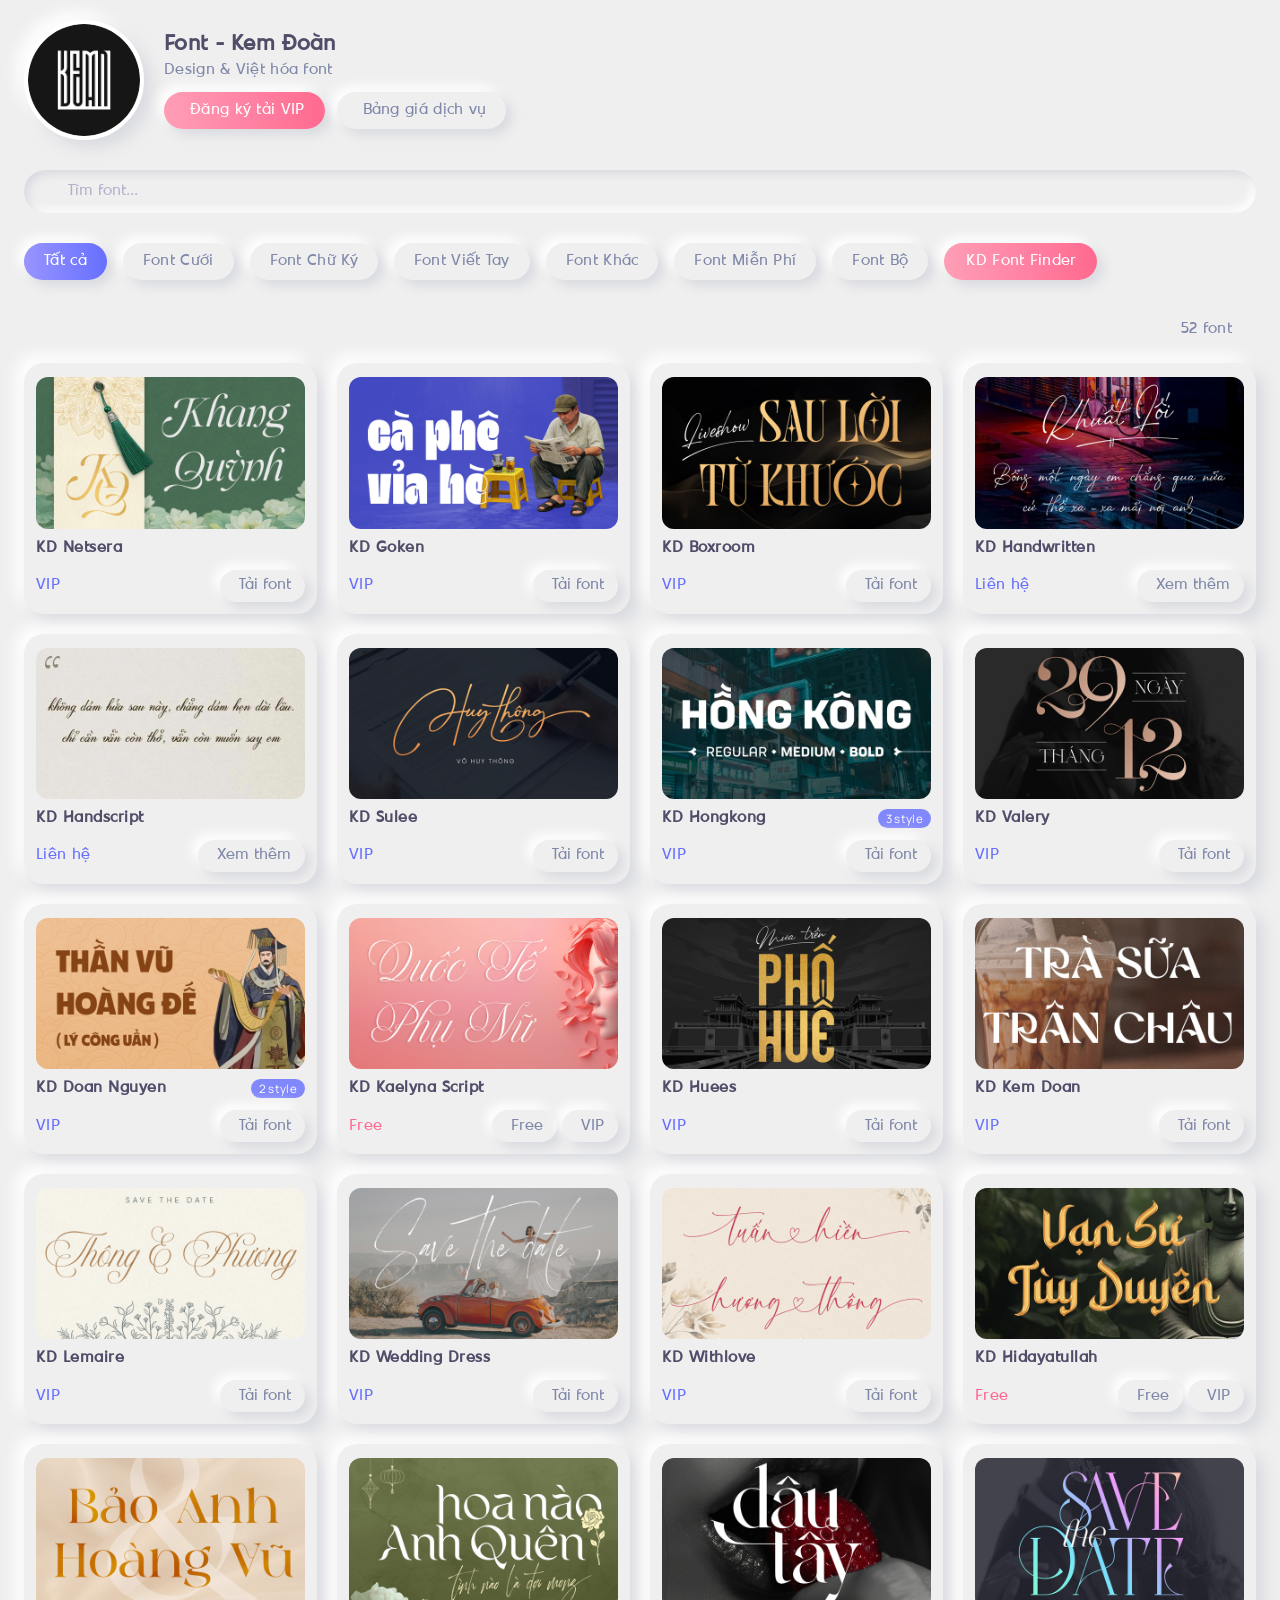
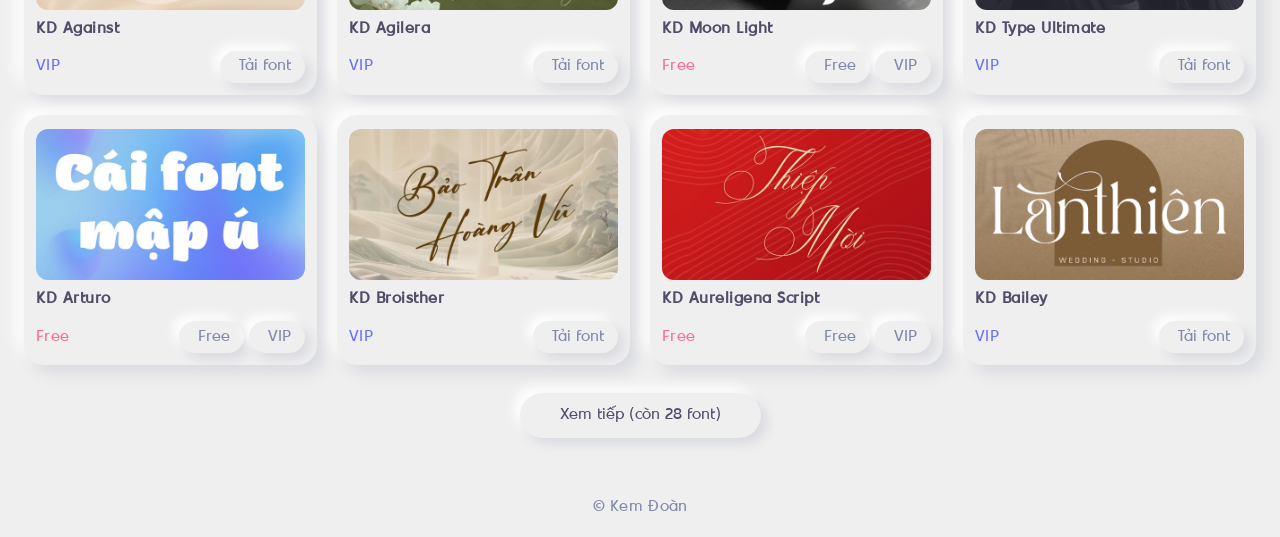
==== index.html @ 7094c3e9 "Update index.html" ====
<!DOCTYPE html>
<html lang="vi">
<head>
  <meta charset="UTF-8">
  <meta name="viewport" content="width=device-width, initial-scale=1.0">
  <meta http-equiv="X-UA-Compatible" content="IE=edge">
  <link rel="icon" type="image/png" href="images/favicon-512.png">
  <link rel="manifest" href="manifest.json">
  <title>Font - Kem Đoàn</title>
  <meta name="description" content="Tải font Việt hóa - font cưới, font chữ ký, font viết tay, font beauty, font decor...">
  <meta name="keywords" content="font việt hóa, font chữ đẹp, font cưới, font chữ ký, font viết tay, font miễn phí, kem đoàn, font KD">
  <meta name="author" content="Kem Đoàn">
  <meta name="robots" content="index, follow">
  <meta name="theme-color" content="#efefef">
  <link rel="canonical" href="https://kemdoan.github.io/font/">
  
  <meta property="og:type" content="website">
  <meta property="og:url" content="https://kemdoan.github.io/font/">
  <meta property="og:title" content="Font - Kem Đoàn">
  <meta property="og:description" content="Tải font Việt hóa - font cưới, font chữ ký, font viết tay, font beauty, font decor...">
  <meta property="og:image" content="https://kemdoan.github.io/font/images/font-kem-doan.jpg?v=2">
  <meta property="og:image:width" content="1200">
  <meta property="og:image:height" content="630">
  <meta property="og:locale" content="vi_VN">
  <meta property="og:site_name" content="Font Kem Đoàn">
  
  <meta name="twitter:card" content="summary_large_image">
  <meta name="twitter:title" content="Font - Kem Đoàn">
  <meta name="twitter:description" content="Tải font Việt hóa - font cưới, font chữ ký, font viết tay, font beauty, font decor...">
  <meta name="twitter:image" content="https://kemdoan.github.io/font/images/logo.png">
  
  <meta name="apple-mobile-web-app-capable" content="yes">
  <meta name="apple-mobile-web-app-status-bar-style" content="black-translucent">
  <meta name="apple-mobile-web-app-title" content="Font - Kem Đoàn">
  <link rel="apple-touch-icon" href="https://kemdoan.github.io/font/images/logo.png">
  <link rel="stylesheet" href="style.css">
  <link href="https://cdn.jsdelivr.net/npm/remixicon@4.0.0/fonts/remixicon.css" rel="stylesheet">
  <link href='https://fonts.googleapis.com/css?family=Manrope' rel='stylesheet'>
</head>
<body>

<!-- HEADER -->
<div class="header">
  <div class="hero">
    <div class="logo-circle">
      <img src="images/logo.png" alt="Logo">
    </div>
    <div class="hero-text">
      <h1>Font - Kem Đoàn</h1>
      <p>Design & Việt hóa font</p>
      <div class="contact-row">
        <button class="btn-nm btn-vip" onclick="openVipModal()">
          <i class="ri-vip-crown-line"></i>
          Đăng ký tải VIP
        </button>
        <a href="/font/bang-gia-dich-vu.html" class="btn-nm">
          <i class="ri-price-tag-3-line"></i>
          Bảng giá dịch vụ
        </a>
       
      </div>
    </div>
  </div>

  <div class="search-wrap">
    <span class="search-icon-left">
      <i class="ri-search-line"></i>
    </span>
    <input class="search-box" type="text" id="searchInput" placeholder="Tìm font..." oninput="onSearch()">
    <button class="search-clear" id="clearBtn" onclick="clearSearch()">
      <i class="ri-close-circle-fill"></i>
    </button>
  </div>

  <div class="filter-bar">
    <button class="chip active" onclick="setChip(this,'all')"><i class="ri-list-check"></i> Tất cả</button>
    <button class="chip" onclick="setChip(this,'cuoi')"><i class="ri-hearts-fill"></i> Font Cưới</button>
    <button class="chip" onclick="setChip(this,'chuky')"><i class="ri-sketching"></i> Font Chữ Ký</button>
    <button class="chip" onclick="setChip(this,'viettay')"><i class="ri-pen-nib-fill"></i> Font Viết Tay</button>
    <button class="chip" onclick="setChip(this,'khac')"><i class="ri-brush-fill"></i> Font Khác</button>
    <button class="chip" onclick="setChip(this,'mienphi')"><i class="ri-pencil-fill"></i> Font Miễn Phí</button>
    <button class="chip" onclick="setChip(this,'kdvip')"><i class="ri-stack-fill"></i> Font Bộ</button>
    <button class="chip chip-finder" onclick="openFontFinder()"><i class="ri-fire-fill"></i> KD Font Finder</button>
  </div>
</div>

<div class="kd-modal-overlay" id="kdModal" onclick="closeFontFinder(event)">
  <div class="kd-modal">
    <button class="kd-modal-close" onclick="closeFontFinder()">
      <i class="ri-close-line"></i>
    </button>
    <div class="kd-modal-body">
      <div class="kd-modal-info">
        <div class="kd-finder-logo-wrap">
          <div class="kd-finder-logo">
            <img src="images/kdfontfinder.png" alt="KD Font Finder" width="60" height="60">
          </div>
        
          <div class="kd-finder-text">
            <h2 class="kd-finder-title">KD Font Finder</h2>
            <p class="kd-finder-sub">Ứng dụng tìm font</p>
          </div>
        </div>
        <ul class="kd-finder-features">
          <li>
            <i class="ri-check-line"></i>
            Tặng kèm khi Đăng ký gói tải font VIP.<br>Được Update khi có tính năng mới.
          </li>
          <li>
            <i class="ri-check-line"></i>
            Tặng kèm hơn 8000 font việt hóa khác.<br>Được Update khi có thêm nhiều font mới.
          </li>
          <li>
            <i class="ri-check-line"></i>
            Gói tải font VIP giá 300k.<br>
            Thời hạn vĩnh viễn.
          </li>
          <li>
        </ul>
        <div class="kd-finder-btns">
          <a href="http://zalo.me/0559970246" class="kd-finder-btn" target="_blank" rel="noopener">
            <i class="ri-chat-3-fill"></i>
            Liên hệ
          </a>
          <a href="https://drive.google.com/file/d/1WKED6F2CMCtNs6SRWuNm7eq0U_EwepzJ/" class="kd-finder-btn" target="_blank" rel="noopener">
            <i class="ri-windows-fill"></i>
            Tải App
          </a>
        </div>
      </div>
      <!-- VIDEO DEMO -->
      <div class="kd-modal-video">
        <div class="kd-video-wrap">
          <video controls playsinline>
            <source src="images/kdfontfinder.mp4" type="video/mp4">
            Trình duyệt không hỗ trợ video.
          </video>
        </div>
        <p class="kd-video-caption">
          <svg width="14" height="14" viewBox="0 0 24 24" fill="none" stroke="currentColor" stroke-width="2" stroke-linecap="round" stroke-linejoin="round"><polygon points="5 3 19 12 5 21 5 3"/></svg>
          Video sử dụng ứng dụng.
        </p>
      </div>
    </div>
  </div>
</div>

<!-- MAIN -->
<div class="main" id="main">
  <div class="count-row">
    <span class="vip-note" id="vipNote" style="display:none">
      * Thư mục dành riêng cho những bạn đang sử dụng Ứng dụng tìm font KD Font Finder.
    </span>
    <div class="count-label" id="countLabel"></div>
  </div>
  <div class="grid" id="grid"></div>
  <div class="load-more-wrap" id="loadMoreWrap" style="display:none">
    <button class="load-more-btn" id="loadMoreBtn" onclick="loadMore()">Xem tiếp</button>
  </div>
</div>

<div class="kd-modal-overlay" id="slideModal" onclick="closeSlideModal(event)">
  <div class="slide-modal-box">
    <button class="slide-close" onclick="closeSlideModal()">
      <svg width="16" height="16" viewBox="0 0 24 24" fill="none" stroke="currentColor" stroke-width="2.5" stroke-linecap="round"><line x1="18" y1="6" x2="6" y2="18"/><line x1="6" y1="6" x2="18" y2="18"/></svg>
    </button>
    <div class="slide-img-wrap">
      <button class="slide-arrow slide-arrow-left" onclick="changeSlide(-1)"><i class="ri-arrow-left-s-line"></i></button>
      <img id="slideImg" src="" alt="preview">
      <button class="slide-arrow slide-arrow-right" onclick="changeSlide(1)"><i class="ri-arrow-right-s-line"></i></button>
    </div>
    <div class="slide-dots" id="slideDots"></div>
    <!--<a id="slideContact" href="http://zalo.me/0559970246" class="kd-finder-btn" target="_blank" rel="noopener">
      <svg xmlns="http://www.w3.org/2000/svg" width="16" height="16" viewBox="0 0 24 24" fill="currentColor"><path d="M7.29117 20.8242L2 22L3.17581 16.7088C2.42544 15.3056 2 13.7025 2 12C2 6.47715 6.47715 2 12 2C17.5228 2 22 6.47715 22 12C22 17.5228 17.5228 22 12 22C10.2975 22 8.6944 21.5746 7.29117 20.8242Z"/></svg>
      Mua font
    </a> -->
  </div>
</div>
  </div>
</div>

<div class="kd-modal-overlay" id="vipModal" onclick="closeVipModal(event)">
  <div class="kd-modal" style="max-width:700px; width:90vw">
    <button class="kd-modal-close" onclick="closeVipModal()">
      <i class="ri-close-line"></i>
    </button>
    <div class="kd-modal-body vip-modal-body">

      <div class="vip-info">
        <h2 class="vip-title"><i class="ri-vip-crown-line"></i> Gói tải font VIP</h2>
        <ul class="vip-features">
          <li><i class="ri-download-cloud-2-line"></i> Tải tất cả font VIP.</li>
          <li><i class="ri-time-line"></i> Thời hạn vĩnh viễn.</li>
          <li><i class="ri-gift-line"></i> Tặng Ứng dụng tìm font KD Fond Finder.</li>
          <li><i class="ri-gift-line"></i> Tặng hơn 8000 font việt hóa khác.</li>
          <li><i class="ri-price-tag-3-line"></i> Giá 300k.</li>
          <hr class="pricing-divider">
          <li><i class="ri-check-line"></i> Kinh phí dùng để duy trì và việt hóa font.
            Vui lòng không share lại font dưới bất kì hình thức nào.
            Nếu phát hiện sẽ bị khóa tài khoản.</li>
            <li><i class="ri-check-line"></i> Liên hệ qua Zalo hoặc Facebook bên dưới để Đăng Ký.</i></li>
        </ul>
        <div class="kd-finder-btns">
          <a href="http://zalo.me/0559970246" class="kd-finder-btn" target="_blank" rel="noopener">
            <i class="ri-chat-3-fill"></i>
            Zalo
          </a>
          <a href="https://www.facebook.com/fontkemdoan/" class="kd-finder-btn" target="_blank" rel="noopener">
            <i class="ri-facebook-circle-fill"></i>
            Facebook
          </a>
        </div>
      </div>

      <div class="vip-payment">
        <h2 class="vip-title"><i class="ri-wallet-3-line"></i> Tài khoản thanh toán</h2>
        <img src="images/qr.png" alt="QR Thanh toán" class="vip-qr">
        <ul class="vip-bank">
          <li><i class="ri-bank-line"></i> Vietcombank</li>
          <li><i class="ri-bank-card-line"></i> 1017381370</li>
          <li><i class="ri-user-line"></i> Doan Nguyen Bao Thanh</li>
        </ul>
      </div>

    </div>
  </div>
</div>

<!-- thongbao -->
<div id="waitModal" class="kd-modal-overlay" onclick="closeWaitModal(event)">
  <div class="wait-modal-box">
    <div class="wait-icon"><i class="ri-time-line"></i></div>
    <div class="wait-title">Thông báo</div>
    <div class="wait-desc">Vui lòng chờ hết 60s để tải font khác.<br>Đăng ký VIP để tải không giới hạn.</div>
    <div class="wait-btns">
      <button class="btn-nm" onclick="closeWaitModal()">X</button>
      <a class="btn-nm" href="http://zalo.me/0559970246" target="_blank">
        <i class="ri-vip-crown-line"></i> Đăng Ký VIP
      </a>
    </div>
  </div>
</div>

  <!-- Back to top -->
  <button class="backtotop-btn">
    <i class="ri-arrow-up-s-line"></i>
  </button>

<!-- FOOTER -->
<div class="footer">© Kem Đoàn</div>

<script src="script.js"></script>
</body>
</html>
---- style.css ----
/* ============================================================
   Font – Kem Đoàn | style.css
============================================================ */

@font-face {
  font-family: 'KD Web Font';
  src: url([data-uri]) format('truetype');
  font-weight: normal;
  font-style: normal;
}

* { box-sizing: border-box; margin: 0; padding: 0; }

:root {
  --bg: #efefef;
  --text: #504d69;
  --text-muted: #7f88a9;
  --accent: #584838;
  --green: #1fabb3;
  --buy: #666fff;
  --free: #ff6990;
  --box-shadow-img:
     8px 8px 16px #d9dae0;
  --box-shadow:
       8px 8px 16px #d9dae0,
      -8px -8px 16px #fff;
  --box-shadow-btn:
      6px 6px 12px #d9dae0,
      -6px -6px 12px #fff;
  --active-btn:
      inset 4px 4px 8px #d9dae0,
      inset -4px -4px 8px #fff;
  --bluegradient: linear-gradient(90deg, #9994ff, #666fff);
  --yellowgradient: linear-gradient(90deg, #ffde68, #ffb179);
  --greengradient: linear-gradient(90deg, #67ffeb, #4ad8e8);
  --pinkgradient: linear-gradient(90deg, #ff9eb6, #ff6990);
}

html, body { height: 100%; }

body {
  background: var(--bg);
  font-family: 'KD Web Font', sans-serif;
  color: var(--text);
  font-size: 1rem;
  letter-spacing: 0.3px;
  display: flex;
  flex-direction: column;
  min-height: 100vh;
}

/* ── HEADER ── */
.header {
  top: 0;
  background: var(--bg);
  padding: 20px 24px 20px;
}

.hero {
  display: flex;
  align-items: center;
  gap: 20px;
  margin-bottom: 16px;
}

.logo-circle {
  width: 120px;
  height: 120px;
  border-radius: 50%;
  flex-shrink: 0;
  border: 4px solid #fff;
  box-shadow: var(--box-shadow);
  overflow: hidden;
  background: var(--bg);
}

.logo-circle img {
  width: 100%;
  height: 100%;
  object-fit: cover;
  display: block;
}

.hero-text h1 {
  font-size: 1.4rem;
  color: var(--text);
  line-height: 1.2;
  margin-bottom: 4px;
}

.hero-text p {
  font-size: 1rem;
  color: var(--text-muted);
  margin-bottom: 12px;
}

/* ── BUTTONS ── */
.contact-row {
  display: flex;
  gap: 12px;
  flex-wrap: wrap;
}

.btn-nm {
  -webkit-tap-highlight-color: transparent;
  padding: 9px 20px;
  border-radius: 50px;
  font-size: 1rem;
  cursor: pointer;
  border: none;
  background: var(--bg);
  box-shadow: var(--box-shadow-btn);
  color: var(--text-muted);
  display: inline-flex;
  align-items: center;
  gap: 6px;
  transition: box-shadow 0.15s;
  text-decoration: none;
}

.btn-nm:hover {
  background: var(--bluegradient);
  color: #fff;
  box-shadow: var(--box-shadow);
}


.btn-zalo {
  -webkit-tap-highlight-color: transparent;
  color: var(--text-muted);
}

.btn-fb {
  -webkit-tap-highlight-color: transparent;   
  color: var(--text-muted);
}

/* ── SEARCH ── */
.search-wrap {
  position: relative;
  display: flex;
  align-items: center;
  margin-bottom: 30px;
  margin-top: 30px;
}

.search-box {
  width: 100%;
  padding: 12px 44px 12px 44px;
  border-radius: 999px;
  border: none;
  background: var(--bg);
  box-shadow: var(--active-btn);
  font-size: 1rem;
  font-family: 'KD Web Font', sans-serif;
  color: var(--text);
  outline: none;
  -webkit-appearance: none;
}

.search-box::placeholder { color: #b1b1ca; }
.search-box:focus { outline: none; }

.search-icon-left {
  position: absolute;
  left: 16px;
  top: 50%;
  transform: translateY(-50%);
  width: 18px;
  height: 18px;
  display: flex;
  align-items: center;
  justify-content: center;
  color: var(--text-muted);
  pointer-events: none;
}

.search-clear {
  position: absolute;
  right: 14px;
  top: 50%;
  transform: translateY(-50%);
  font-size: 1.4rem;
  width: 20px;
  height: 20px;
  background: none;
  border: none;
  box-shadow: none;
  display: none;
  align-items: center;
  justify-content: center;
  cursor: pointer;
  color: var(--text-muted);
  padding: 0;
  transition: color 0.15s;
}

.search-clear:hover { color: var(--text); }
.search-clear.visible { display: flex; }

/* ── FILTER ── */
.filter-bar {
  display: flex;
  flex-wrap: wrap;
  gap: 16px;
  padding: 10px;
  margin: -10px;
}

.chip {
  -webkit-tap-highlight-color: transparent;   
  padding: 9px 20px;
  border-radius: 50px;
  font-size: 1rem;
  line-height: 1.2;
  white-space: nowrap;
  cursor: pointer;
  border: none;
  background: var(--bg);
  box-shadow: var(--box-shadow-btn);
  color: var(--text-muted);
  transition: all 0.15s;
  font-family: 'KD Web Font', sans-serif;
  letter-spacing: 0.3px;
}

.chip.active {
  background: var(--bluegradient);
  color: #fff;
}

.chip:hover {
  background: var(--bluegradient);
  color: #fff;
}

/* ── MAIN ── */
.main {
  flex: 1;
  padding: 20px 0 32px;
}

.count-label {
  font-size: 1rem;
  color: var(--text-muted);
  padding: 0 24px 12px;
  text-align: right;
}

.grid {
  display: grid;
  gap: 20px;
  padding: 0 24px;
  grid-template-columns: repeat(4, 1fr);
}

/* ── CARD ── */
.card {
  border-radius: 20px;
  background: var(--bg);
  box-shadow: var(--box-shadow);
  padding: 14px 12px 12px;
  display: flex;
  flex-direction: column;
  gap: 10px;
  cursor: default;
}

.preview-box {
  border-radius: 12px;
  background: var(--bg);
  overflow: hidden;
  width: 100%;
  aspect-ratio: 16 / 9;
}

.preview-box img {
  width: 100%;
  height: 100%;
  object-fit: contain;
  object-position: center;
  display: block;
  background: var(--bg);
}

.preview-box .placeholder {
  width: 100%;
  height: 100%;
  display: flex;
  align-items: center;
  justify-content: center;
  font-size: 1rem;
  color: var(--text-muted);
  text-align: center;
  padding: 8px;
}

.card-name {
  font-size: 1rem;
  color: var(--text);
  font-weight: 600;
  letter-spacing: 0.5px;
}

.card-footer {
  display: flex;
  align-items: center;
  justify-content: space-between;
  margin-top: 2px;
}

.price {
  font-size: 1rem;
  color: var(--buy);
}

.price.free {
  color: var(--free);
}

.action-btn.buy {
   -webkit-tap-highlight-color: transparent;  
   color: var(--text-muted);
}
.action-btn.dl  {
   -webkit-tap-highlight-color: transparent; 
   color: var(--text-muted);
}

.action-btn.buy:hover {
  background: var(--bluegradient);
  color: #fff;
  box-shadow: var(--box-shadow);
}

.action-btn.dl:hover {
  background: var(--pinkgradient);
  color: #fff;
  box-shadow: var(--box-shadow);
}

.action-btn {
  -webkit-tap-highlight-color: transparent;
  height: 32px;
  border-radius: 50px;
  border: none;
  background: var(--bg);
  box-shadow: var(--box-shadow-btn);
  display: inline-flex;
  align-items: center;
  justify-content: center;
  gap: 5px;
  cursor: pointer;
  font-size: 1rem;
  font-family: 'KD Web Font', sans-serif;
  padding: 0 14px;
  transition: box-shadow 0.15s;
  white-space: nowrap;
}

.action-btn:hover {
  box-shadow: var(--box-shadow-btn);
}

.action-btn:active {
  box-shadow: var(--active-btn);
}


/* ── XEM TIẾP ── */
.load-more-wrap {
  display: flex;
  justify-content: center;
  padding: 28px 0 8px;
}

.load-more-btn {
  -webkit-tap-highlight-color: transparent;
  padding: 13px 40px;
  border-radius: 50px;
  border: none;
  background: var(--bg);
  box-shadow: var(--box-shadow-btn);
  font-size: 1rem;
  font-family: 'KD Web Font', sans-serif;
  color: var(--text);
  cursor: pointer;
  transition: box-shadow 0.15s;
}

.load-more-btn:hover {
  background: var(--bluegradient);
  color: #fff;
}

.load-more-btn:disabled {
  opacity: 0.4;
  cursor: default;
  box-shadow: var(--box-shadow-btn);
}

/* ── FOOTER ── */
.footer {
  text-align: center;
  padding: 20px 24px;
  font-size: 1rem;
  color: var(--text-muted);
}

/* ── EMPTY STATE ── */
.empty {
  grid-column: 1 / -1;
  text-align: center;
  padding: 48px 20px;
  color: var(--text-muted);
  font-size: 1.4rem;
}

/* ── RESPONSIVE ── */
@media (max-width: 900px) {
  .grid { grid-template-columns: repeat(2, 1fr); }
}

@media (max-width: 640px) {
  .grid { grid-template-columns: 1fr; }
}

/* Scrollbar */
::-webkit-scrollbar {
  width: 8px;
}

::-webkit-scrollbar-track {
  background: transparent;
}

::-webkit-scrollbar-thumb {
  background: #adb2c7;
  border-radius: 999px;
}

::-webkit-scrollbar-thumb:hover {
  background: #81879e;
}

.preview-area::-webkit-scrollbar {
  height: 8px;
}

/* BACKTOTOP */
.backtotop-btn {
  -webkit-tap-highlight-color: transparent;
  position: fixed;
  bottom: 30px;
  right: 1.5rem;
  cursor: pointer;
  font-size: 18px;
  height: 40px;
  width: 40px;
  border-radius: 50%;
  border: none;
  color: #eeede9;
  background: var(--bluegradient);
  display: none;
  justify-content: center;
  align-items: center;
  z-index: 9999;
}
/* ── KD FONT FINDER CHIP ── */
.chip-finder {
  -webkit-tap-highlight-color: transparent;
  background: var(--pinkgradient);
  color: #fff;
  box-shadow: var(--box-shadow-btn);
  display: flex;
  align-items: center;
  gap: 2px;
}

/* ── KD FONT FINDER MODAL ── */
.kd-modal-overlay {
  display: none;
  position: fixed;
  inset: 0;
  background: rgba(0,0,0,0.4);
  backdrop-filter: blur(16px);
  z-index: 2000;
  align-items: center;
  justify-content: center;
  padding: 20px;
}

.kd-modal-overlay.active {
  display: flex;
}

.kd-modal {
  background: var(--bg);
  border-radius: 20px;
  max-width: 1000px;
  width: 100%;
  position: relative;
  overflow: hidden;
  animation: modalIn 0.25s cubic-bezier(.4,0,.2,1);
}

@keyframes modalIn {
  from { opacity: 0; transform: translateY(24px) scale(0.97); }
  to   { opacity: 1; transform: translateY(0) scale(1); }
}

.kd-modal-close {
  -webkit-tap-highlight-color: transparent;
  position: absolute;
  top: 10px;
  right: 10px;
  background: var(--bg);
  border: none;
  border-radius: 50%;
  width: 30px;
  height: 30px;
  cursor: pointer;
  display: flex;
  align-items: center;
  justify-content: center;
  box-shadow: var(--box-shadow-btn);
  color: var(--text-muted);
  z-index: 10;
  transition: all 0.15s;
}

.kd-modal-close:hover {
  box-shadow: var(--active-btn);
}

.kd-modal-body {
  display: flex;
  flex-direction: row;
  gap: 0;
  min-height: 360px;
}

/* Left: info */
.kd-modal-info {
  flex: 1;
  padding: 40px 36px 36px 40px;
  display: flex;
  flex-direction: column;
  gap: 16px;
}

.kd-finder-logo {
  width: 70px;
  height: 70px;
  display: flex;
  align-items: center;
  justify-content: center;
}

.kd-finder-logo-wrap {
  display: flex;
  align-items: center;
  gap: 14px;
}

.kd-finder-text {
  display: flex;
  flex-direction: column;
}

.kd-finder-title {
  font-size: 1.2rem;
  color: var(--text);
  letter-spacing: 0.5px;
  margin: 0;
  font-family: 'KD Web Font', sans-serif;
}

.kd-finder-sub {
  font-size: 1rem;
  color: var(--text-muted);
  margin: 4px 0 0;
}

.kd-finder-features {
  list-style: none;
  display: flex;
  flex-direction: column;
  gap: 10px;
  margin-top: 4px;
}
.kd-finder-features li {
  display: flex;
  align-items: center;
  gap: 10px;
  font-size: 1rem;
  color: var(--text);
}
.kd-finder-features li svg {
  color: var(--green);
  flex-shrink: 0;
}

.kd-finder-btn {
  -webkit-tap-highlight-color: transparent;
  display: inline-flex;
  align-items: center;
  gap: 8px;
  margin-top: 8px;
  padding: 10px 22px;
  border-radius: 50px;
  background: var(--pinkgradient);
  color: #fff;
  font-family: 'KD Web Font', sans-serif;
  font-size: 1rem;
  text-decoration: none;
  align-self: flex-start;
  box-shadow: var(--box-shadow-btn);
  transition: opacity 0.15s;
}
.kd-finder-btn:hover {
  background: var(--bluegradient);
}

/* Right: video */
.kd-modal-video {
  flex: 1;
  background: var(--bg);
  display: flex;
  flex-direction: column;
  align-items: center;
  justify-content: center;
  padding: 32px 32px 24px;
  gap: 14px;
}

.kd-video-wrap {
  width: 100%;
  border-radius: 10px;
  overflow: hidden;
  box-shadow: 8px 8px 16px #d9dae0;
  background: #000;
  aspect-ratio: 16/9;
}
.kd-video-wrap video {
  width: 100%;
  height: 100%;
  display: block;
  object-fit: cover;
}
.kd-video-caption {
  display: flex;
  align-items: center;
  gap: 7px;
  font-size: 1rem;
  color: var(--text-muted);
  font-family: 'KD Web Font', sans-serif;
}
.kd-video-caption svg {
  color: var(--buy);
}

/* Responsive: stack on narrow */
@media (max-width: 640px) {
  .kd-modal-body {
    flex-direction: column-reverse;
  }
  .kd-modal-info {
    padding: 28px 24px 28px 24px;
  }
  .kd-modal-video {
    padding: 24px 24px 8px;
  }
}

.card-name-row {
  display: flex;
  align-items: center;
  justify-content: space-between;
  gap: 8px;
}

.update-badge {
  display: inline-flex;
  align-items: center;
  gap: 4px;
  font-size: 0.72rem;
  font-family: 'Manrope';
  color: var(--text-muted);
  background: #e1e1e6;
  border-radius: 50px;
  padding: 2px 8px;
  white-space: nowrap;
  flex-shrink: 0;
}

.style-badge {
  display: inline-flex;
  align-items: center;
  gap: 4px;
  font-size: 0.72rem;
  font-family: 'Manrope';
  color: #fff;
  background: rgba(102,111,255,0.8);
  border-radius: 50px;
  padding: 2px 8px;
  white-space: nowrap;
  flex-shrink: 0;
}

.count-row {
  display: flex;
  align-items: center;
  justify-content: space-between;
  margin-bottom: 12px;
  padding: 0 24px;
}

.vip-note {
  font-family: 'Manrope';
  font-size: 0.87rem;
  color: var(--text-muted);
  border-radius: 20px;
  padding: 4px 12px;
}

.count-label {
  margin-left: auto;
}

.kd-finder-btns {
  display: flex;
  gap: 10px;
  flex-wrap: wrap;
}

/*img slide */

.slide-modal-box {
  background: var(--bg);
  border-radius: 20px;
  padding: 20px;
  width: 90vw;
  max-width: 700px;
  position: relative;
  display: flex;
  flex-direction: column;
  align-items: center;
  gap: 16px;
}

.slide-close {
  -webkit-tap-highlight-color: transparent;
  position: absolute;
  top: 12px;
  right: 12px;
  background: var(--bg);
  border: none;
  border-radius: 50%;
  width: 30px;
  height: 30px;
  cursor: pointer;
  display: flex;
  align-items: center;
  justify-content: center;
  box-shadow: var(--box-shadow-btn);
  color: var(--text-muted);
  z-index: 10;
}

.slide-close:hover {
  box-shadow: var(--active-btn);
}

.slide-img-wrap {
  position: relative;
  width: 100%;
  display: flex;
  align-items: center;
  justify-content: center;
  padding: 0 60px;
}

.slide-img-wrap img {
  width: 100%;
  object-fit: contain;
  border-radius: 12px;
  box-shadow: var(--box-shadow-img);
}

.slide-arrow {
  -webkit-tap-highlight-color: transparent;
  position: absolute;
  top: 50%;
  transform: translateY(-50%);
  background: var(--bg);
  color: var(--text);
  border: none;
  border-radius: 50%;
  width: 36px;
  height: 36px;
  font-size: 1rem;
  cursor: pointer;
  display: flex;
  align-items: center;
  justify-content: center;
  box-shadow: var(--box-shadow-btn);
  z-index: 2;
  transition: background 0.2s;
}

.slide-arrow:hover {
  box-shadow: var(--active-btn);
}

.slide-arrow-left { left: 8px; }
.slide-arrow-right { right: 8px; }

.slide-dots {
  display: flex;
  gap: 6px;
  justify-content: center;
}

.dot {
  width: 8px;
  height: 8px;
  border-radius: 50%;
  background: #ccc;
  cursor: pointer;
  transition: background 0.2s;
}

.dot.active {
  background: var(--primary, #666fff);
}

.btn-vip {
  -webkit-tap-highlight-color: transparent;
  background: var(--pinkgradient);
  color: white;
  border: none;
  cursor: pointer;
  font-size: 1rem;
  font-family: 'KD Web Font';
  display: inline-flex;
  align-items: center;
  gap: 6px;
  letter-spacing: 0.3px;
}

.vip-modal-body {
  display: flex;
  flex-direction: row;
  gap: 32px;
  padding: 32px;
}

@media (max-width: 640px) {
  .vip-modal-body {
    flex-direction: column;
    padding: 24px;
  }
}

#vipModal .kd-modal {
  max-height: 90vh;
  overflow-y: auto;
  width: 100vw;
  max-width: 1000px;
}

.vip-info, .vip-payment {
  flex: 1.5;
  display: flex;
  flex-direction: column;
  gap: 16px;
}

.vip-payment {
  flex: 1;
}

.vip-title {
  color: var(--buy);
  font-size: 1rem;
  display: flex;
  align-items: center;
  gap: 8px;
  letter-spacing: 0.5px;
}

.vip-features, .vip-bank {
  list-style: none;
  padding: 0;
  margin: 0;
  display: flex;
  flex-direction: column;
  gap: 10px;
  font-size: 1rem;
}

.vip-features li, .vip-bank li {
  display: flex;
  align-items: center;
  gap: 8px;
}

.vip-qr {
  width: 100%;
  border-radius: 12px;
  box-shadow: var(--box-shadow-img);
  object-fit: contain;
}

/* banggia */
.page-pricing {
  flex: 1;
  padding: 32px 24px 48px;
}

.pricing-title {
  font-size: 1.3rem;
  font-weight: 600;
  color: var(--text);
  margin-bottom: 20px;
  letter-spacing: 0.5px;
  text-align: center;
}

.pricing-grid {
  display: grid;
  grid-template-columns: repeat(4, 1fr);
  gap: 20px;
}

@media (max-width: 1024px) {
  .pricing-grid { grid-template-columns: repeat(2, 1fr); }
}

@media (max-width: 600px) {
  .pricing-grid { grid-template-columns: 1fr; }
}

.pricing-card {
  background: var(--bg);
  box-shadow: var(--box-shadow);
  border-radius: 20px;
  padding: 28px 24px;
  display: flex;
  flex-direction: column;
  gap: 16px;
}

.pricing-card-header {
  display: flex;
  align-items: center;
  gap: 10px;
}

.pricing-card-icon {
  width: 40px;
  height: 40px;
  border-radius: 50%;
  display: flex;
  align-items: center;
  justify-content: center;
  font-size: 1.2rem;
  flex-shrink: 0;
  box-shadow: var(--box-shadow-btn);
}

.icon-vip   { background: var(--bluegradient);   color: #fff; }
.icon-viet  { background: var(--pinkgradient);   color: #fff; }
.icon-guide { background: var(--yellowgradient); color: #fff; }
.icon-pay   { background: var(--greengradient);  color: #fff; }

.pricing-card-title {
  font-size: 1rem;
  font-weight: 700;
  color: var(--buy);
  letter-spacing: 0.5px;
}

.pricing-divider {
  height: 1px;
  background: linear-gradient(90deg, #d9dae0, transparent);
  border: none;
}

.pricing-section-label {
  font-size: 0.85rem;
  color: var(--text-muted);
  font-weight: 600;
  letter-spacing: 0.5px;
  text-transform: uppercase;
  margin-bottom: 4px;
}

.pricing-list {
  list-style: none;
  display: flex;
  flex-direction: column;
  gap: 10px;
}

.pricing-list li {
  align-items: flex-start;
  gap: 8px;
  font-size: 1rem;
  color: var(--text);
  line-height: 1.5;
}

.pricing-list li i {
  color: var(--buy);
  flex-shrink: 0;
  margin-top: 2px;
}

.pricing-list li.muted {
  color: var(--text-muted);
  font-style: italic;
}

.pricing-list li.muted i {
  color: var(--text-muted);
}

.pricing-sub {
  display: flex;
  flex-direction: column;
  gap: 6px;
}

.pricing-sub-title {
  font-size: 1rem;
  color: var(--buy);
}

.pricing-sub-price {
  font-size: 1rem;
  color: var(--text);
  padding-left: 20px;
}

@keyframes spin {
  from { transform: rotate(0deg); }
  to   { transform: rotate(360deg); }
}

.ri-spin {
  display: inline-block;
  animation: spin 1s linear infinite;
}

.action-btn.dl:disabled {
  background: var(--pinkgradient) !important;
  color: #fff !important;
  cursor: not-allowed;
  opacity: 0.7;
}

.action-btn.buy:disabled {
  background: var(--bluegradient) !important;
  color: #fff !important;
  cursor: not-allowed;
  opacity: 0.7;
}
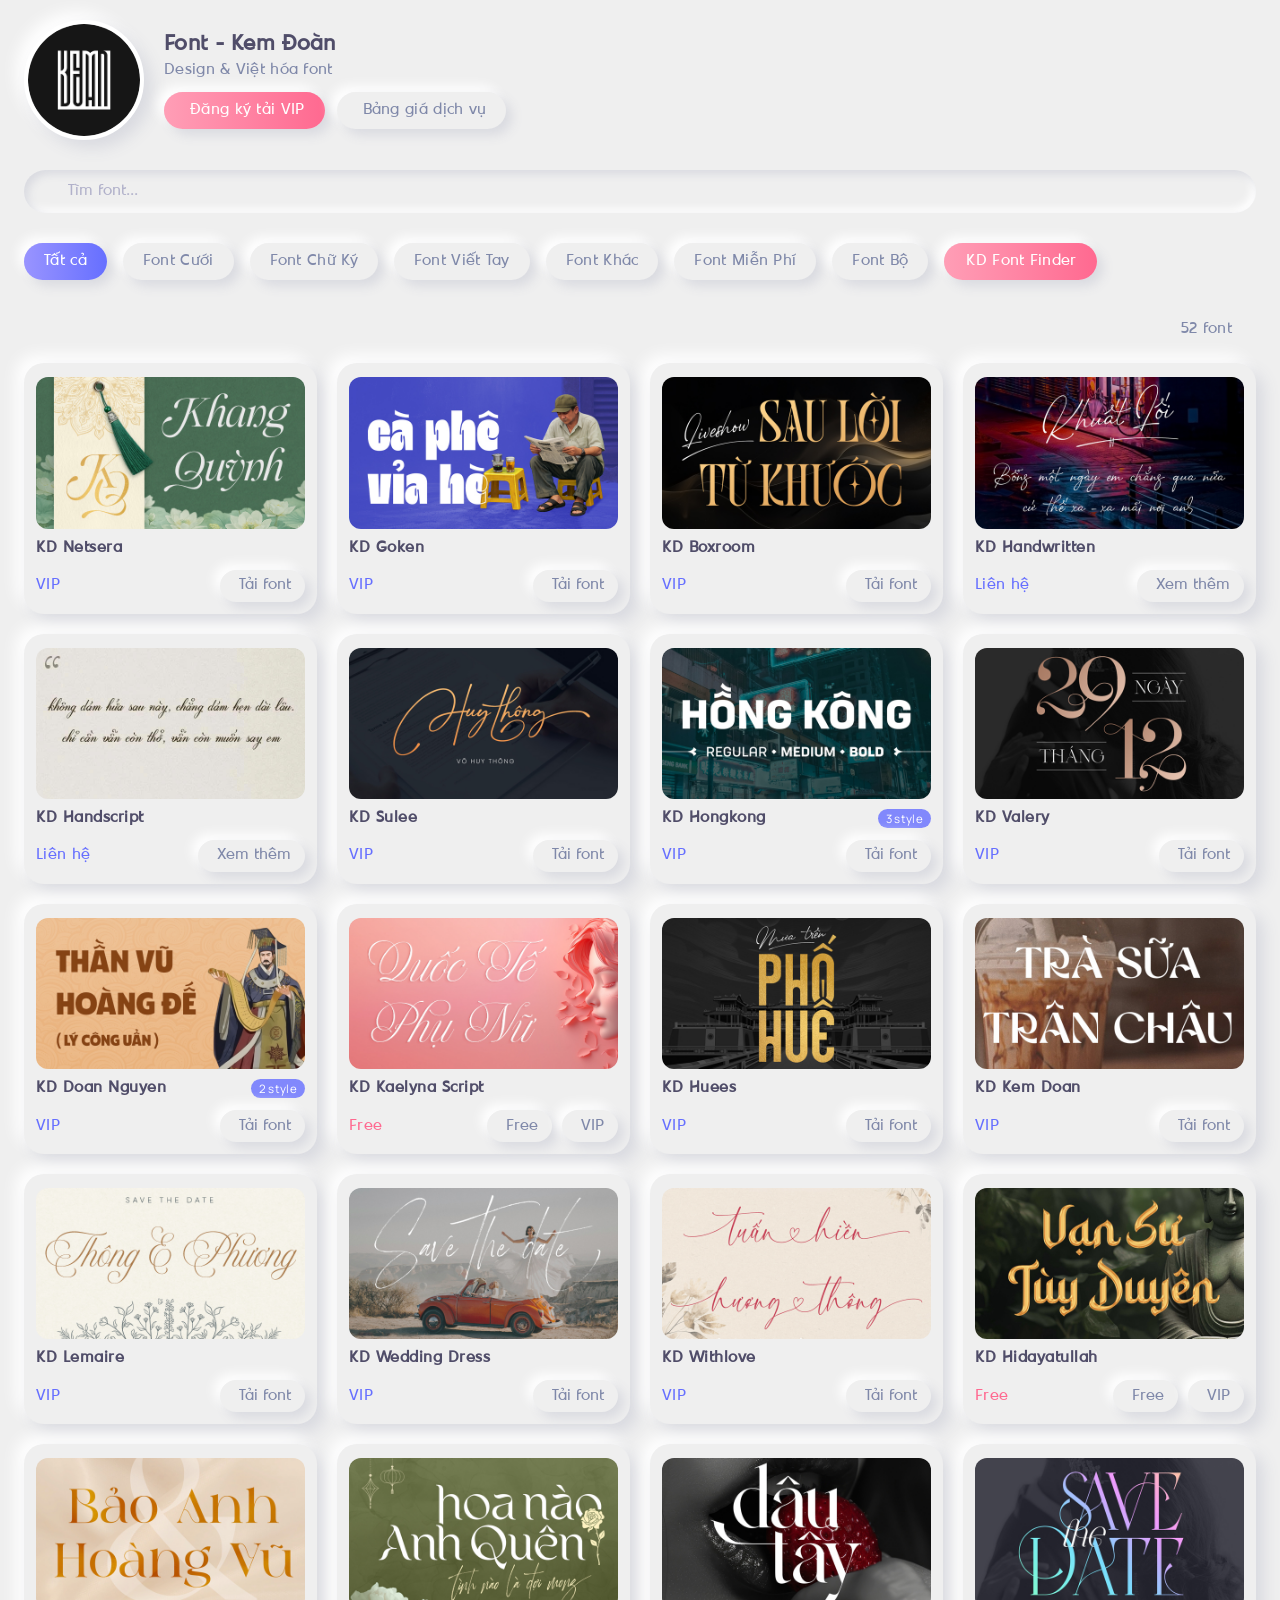
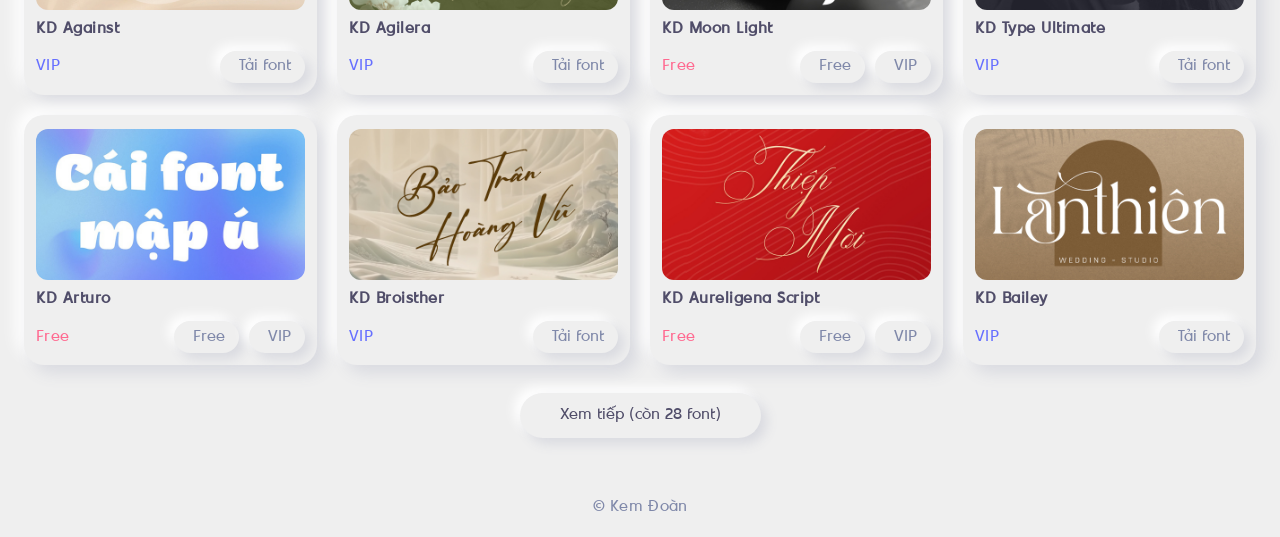
==== commit d5289c44: "Update index.html" ====
--- a/index.html
+++ b/index.html
@@ -229,11 +229,13 @@
 <!-- thongbao -->
 <div id="waitModal" class="kd-modal-overlay" onclick="closeWaitModal(event)">
   <div class="wait-modal-box">
+    <button class="kd-modal-close" onclick="closeWaitModal()">
+      <i class="ri-close-line"></i>
+    </button>
     <div class="wait-icon"><i class="ri-time-line"></i></div>
     <div class="wait-title">Thông báo</div>
     <div class="wait-desc">Vui lòng chờ hết 60s để tải font khác.<br>Đăng ký VIP để tải không giới hạn.</div>
     <div class="wait-btns">
-      <button class="btn-nm" onclick="closeWaitModal()">X</button>
       <a class="btn-nm" href="http://zalo.me/0559970246" target="_blank">
         <i class="ri-vip-crown-line"></i> Đăng Ký VIP
       </a>
--- a/style.css
+++ b/style.css
@@ -10,6 +10,8 @@
 }
 
 * { box-sizing: border-box; margin: 0; padding: 0; }
+
+* {  -webkit-tap-highlight-color: transparent; }
 
 :root {
   --bg: #efefef;
@@ -102,7 +104,6 @@
 }
 
 .btn-nm {
-  -webkit-tap-highlight-color: transparent;
   padding: 9px 20px;
   border-radius: 50px;
   font-size: 1rem;
@@ -126,12 +127,10 @@
 
 
 .btn-zalo {
-  -webkit-tap-highlight-color: transparent;
   color: var(--text-muted);
 }
 
 .btn-fb {
-  -webkit-tap-highlight-color: transparent;   
   color: var(--text-muted);
 }
 
@@ -208,7 +207,6 @@
 }
 
 .chip {
-  -webkit-tap-highlight-color: transparent;   
   padding: 9px 20px;
   border-radius: 50px;
   font-size: 1rem;
@@ -319,11 +317,9 @@
 }
 
 .action-btn.buy {
-   -webkit-tap-highlight-color: transparent;  
    color: var(--text-muted);
 }
 .action-btn.dl  {
-   -webkit-tap-highlight-color: transparent; 
    color: var(--text-muted);
 }
 
@@ -340,7 +336,6 @@
 }
 
 .action-btn {
-  -webkit-tap-highlight-color: transparent;
   height: 32px;
   border-radius: 50px;
   border: none;
@@ -375,7 +370,6 @@
 }
 
 .load-more-btn {
-  -webkit-tap-highlight-color: transparent;
   padding: 13px 40px;
   border-radius: 50px;
   border: none;
@@ -449,7 +443,6 @@
 
 /* BACKTOTOP */
 .backtotop-btn {
-  -webkit-tap-highlight-color: transparent;
   position: fixed;
   bottom: 30px;
   right: 1.5rem;
@@ -468,7 +461,6 @@
 }
 /* ── KD FONT FINDER CHIP ── */
 .chip-finder {
-  -webkit-tap-highlight-color: transparent;
   background: var(--pinkgradient);
   color: #fff;
   box-shadow: var(--box-shadow-btn);
@@ -510,7 +502,6 @@
 }
 
 .kd-modal-close {
-  -webkit-tap-highlight-color: transparent;
   position: absolute;
   top: 10px;
   right: 10px;
@@ -602,7 +593,6 @@
 }
 
 .kd-finder-btn {
-  -webkit-tap-highlight-color: transparent;
   display: inline-flex;
   align-items: center;
   gap: 8px;
@@ -750,7 +740,6 @@
 }
 
 .slide-close {
-  -webkit-tap-highlight-color: transparent;
   position: absolute;
   top: 12px;
   right: 12px;
@@ -789,7 +778,6 @@
 }
 
 .slide-arrow {
-  -webkit-tap-highlight-color: transparent;
   position: absolute;
   top: 50%;
   transform: translateY(-50%);
@@ -836,7 +824,6 @@
 }
 
 .btn-vip {
-  -webkit-tap-highlight-color: transparent;
   background: var(--pinkgradient);
   color: white;
   border: none;
@@ -1067,3 +1054,60 @@
   cursor: not-allowed;
   opacity: 0.7;
 }
+
+/*thongbao*/
+.wait-modal-box {
+  background: var(--bg);
+  border-radius: 24px;
+  padding: 36px 32px 28px;
+  max-width: 360px;
+  width: 90vw;
+  display: flex;
+  flex-direction: column;
+  align-items: center;
+  gap: 14px;
+  animation: modalIn 0.25s cubic-bezier(.4,0,.2,1);
+  text-align: center;
+  position: relative;
+  overflow: hidden;
+}
+
+.wait-icon {
+  width: 50px;
+  height: 50px;
+  border-radius: 50%;
+  background: var(--bg);
+  box-shadow: var(--box-shadow-btn);
+  display: flex;
+  align-items: center;
+  justify-content: center;
+  font-size: 1.8rem;
+  color: var(--buy);
+}
+
+.wait-title {
+  font-size: 1.1rem;
+  font-weight: 600;
+  color: var(--text);
+  letter-spacing: 0.5px;
+}
+
+.wait-desc {
+  font-size: 1rem;
+  color: var(--text-muted);
+  line-height: 1.6;
+}
+
+.wait-btns {
+  display: flex;
+  gap: 16px;
+  margin-top: 8px;
+  flex-wrap: wrap;
+  justify-content: center;
+}
+
+.btn-group-free {
+  display: flex;
+  justify-content: space-between;
+  gap: 10px;
+}
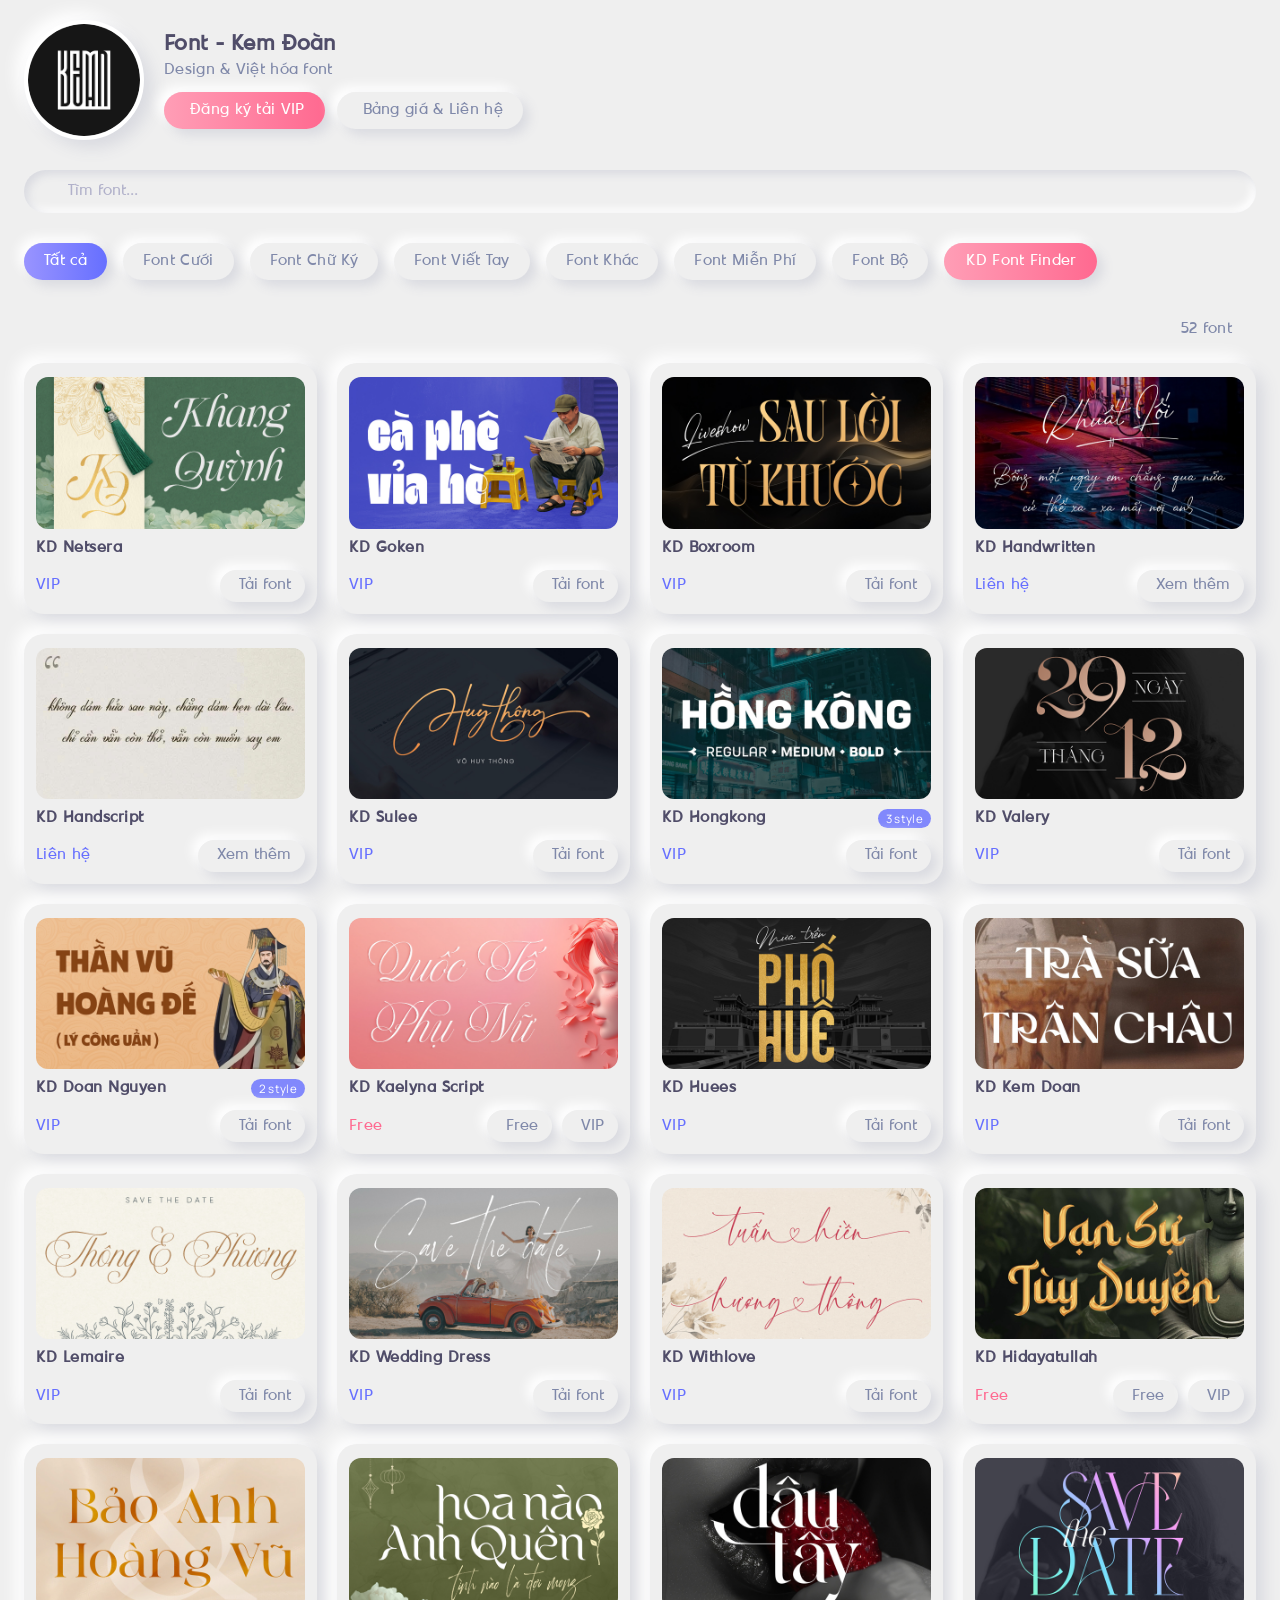
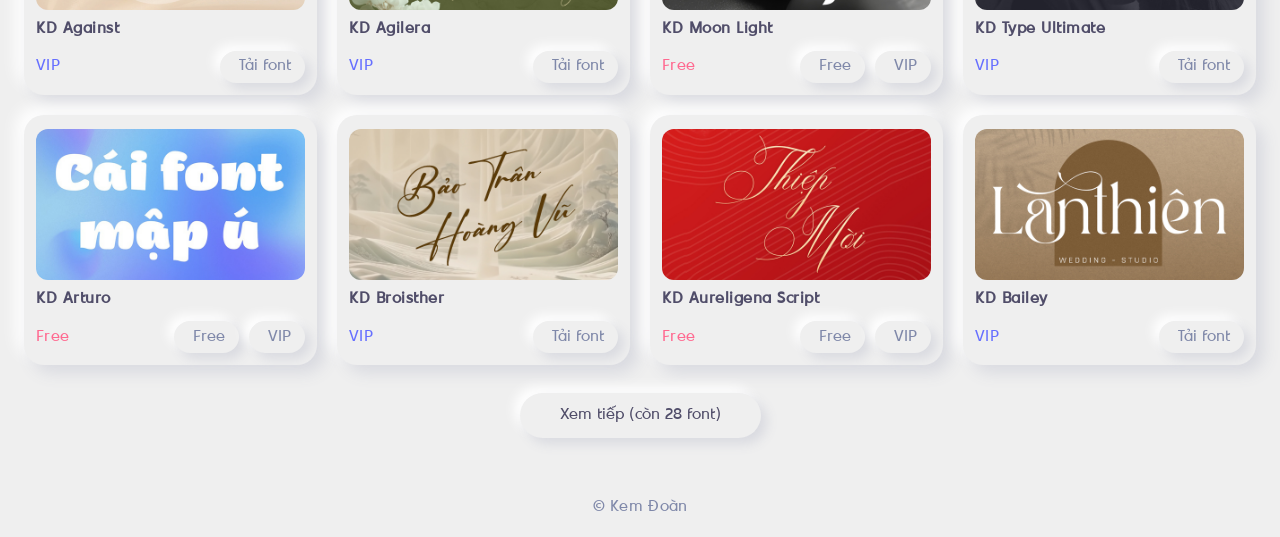
==== commit 73dc9837: "Update index.html" ====
--- a/index.html
+++ b/index.html
@@ -55,7 +55,7 @@
         </button>
         <a href="/font/bang-gia-dich-vu.html" class="btn-nm">
           <i class="ri-price-tag-3-line"></i>
-          Bảng giá dịch vụ
+          Bảng giá & Liên hệ
         </a>
        
       </div>
@@ -234,7 +234,7 @@
     </button>
     <div class="wait-icon"><i class="ri-time-line"></i></div>
     <div class="wait-title">Thông báo</div>
-    <div class="wait-desc">Vui lòng chờ hết 60s để tải font khác.<br>Đăng ký VIP để tải không giới hạn.</div>
+    <div class="wait-desc">Vui lòng chờ hết 60s để tải font khác.<br>Hoặc đăng ký VIP để tải không giới hạn.</div>
     <div class="wait-btns">
       <a class="btn-nm" href="http://zalo.me/0559970246" target="_blank">
         <i class="ri-vip-crown-line"></i> Đăng Ký VIP
--- a/style.css
+++ b/style.css
@@ -1060,7 +1060,7 @@
   background: var(--bg);
   border-radius: 24px;
   padding: 36px 32px 28px;
-  max-width: 360px;
+  max-width: 400px;
   width: 90vw;
   display: flex;
   flex-direction: column;
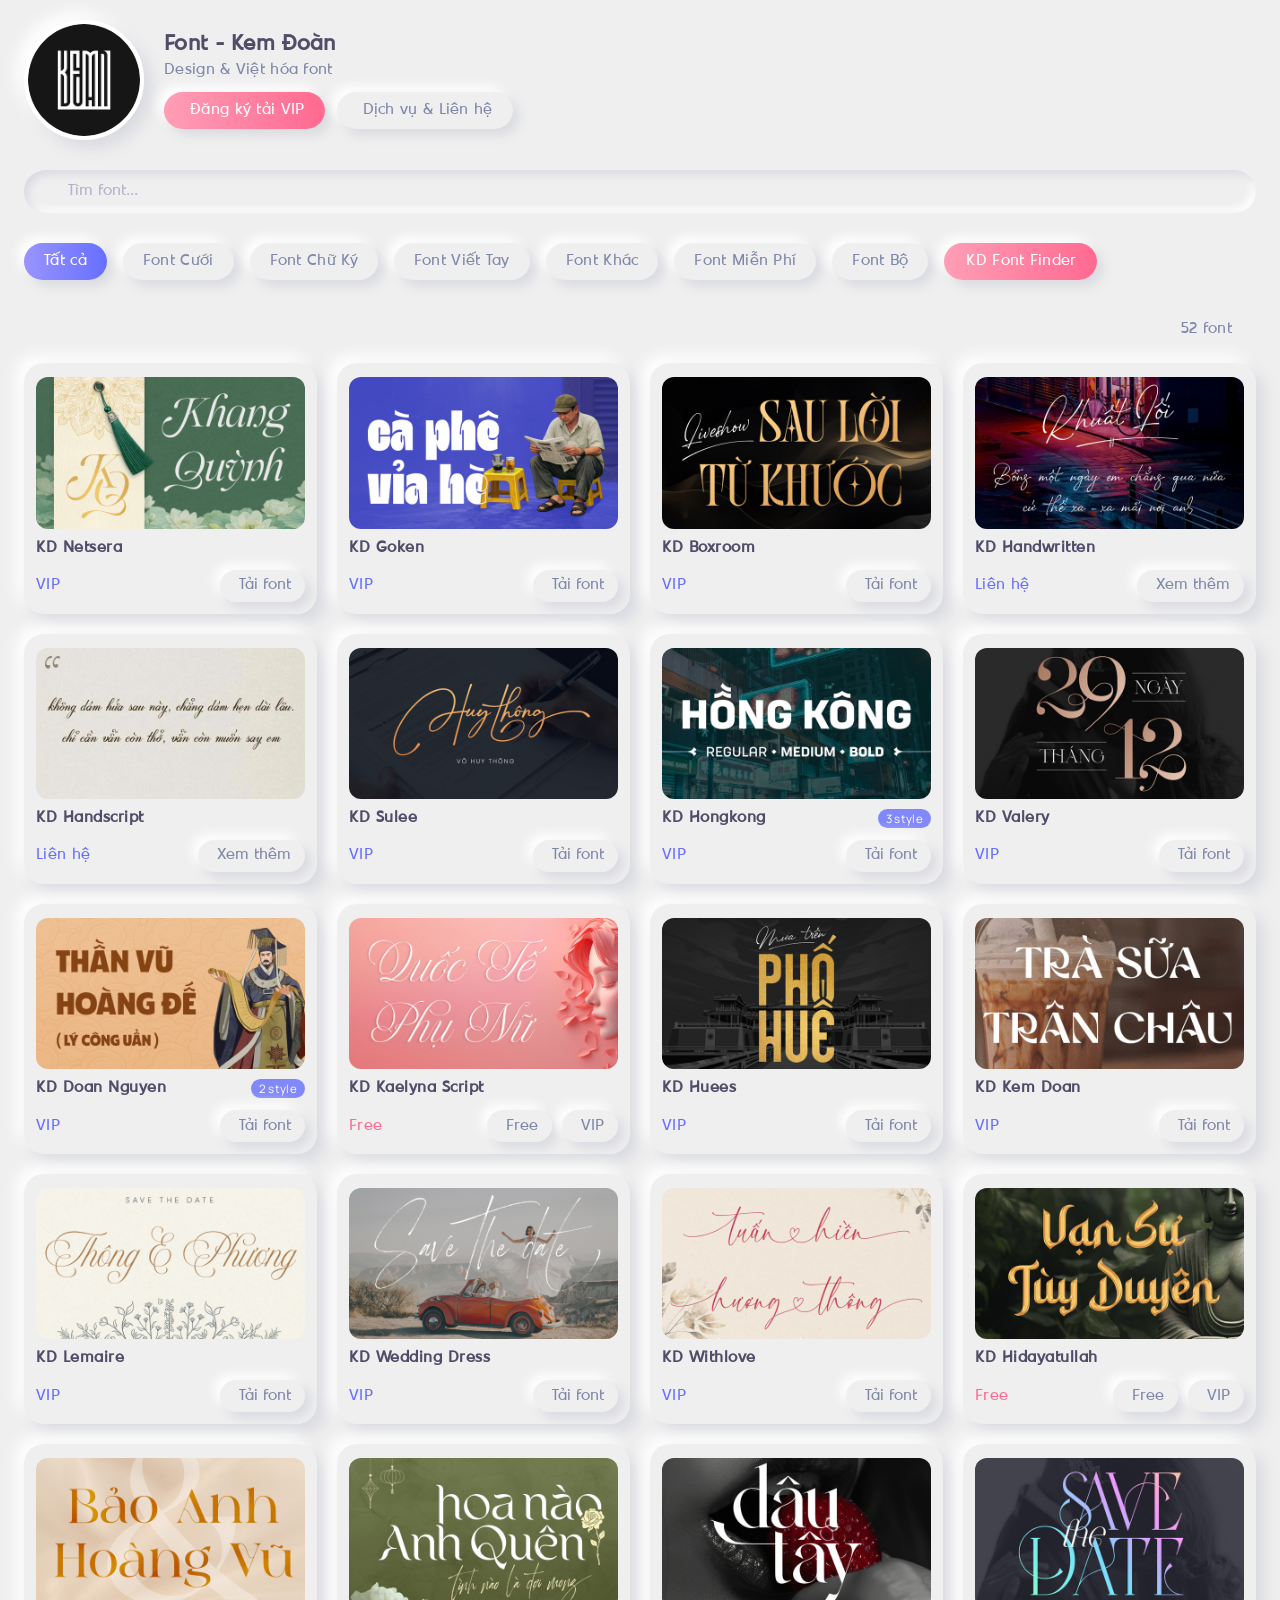
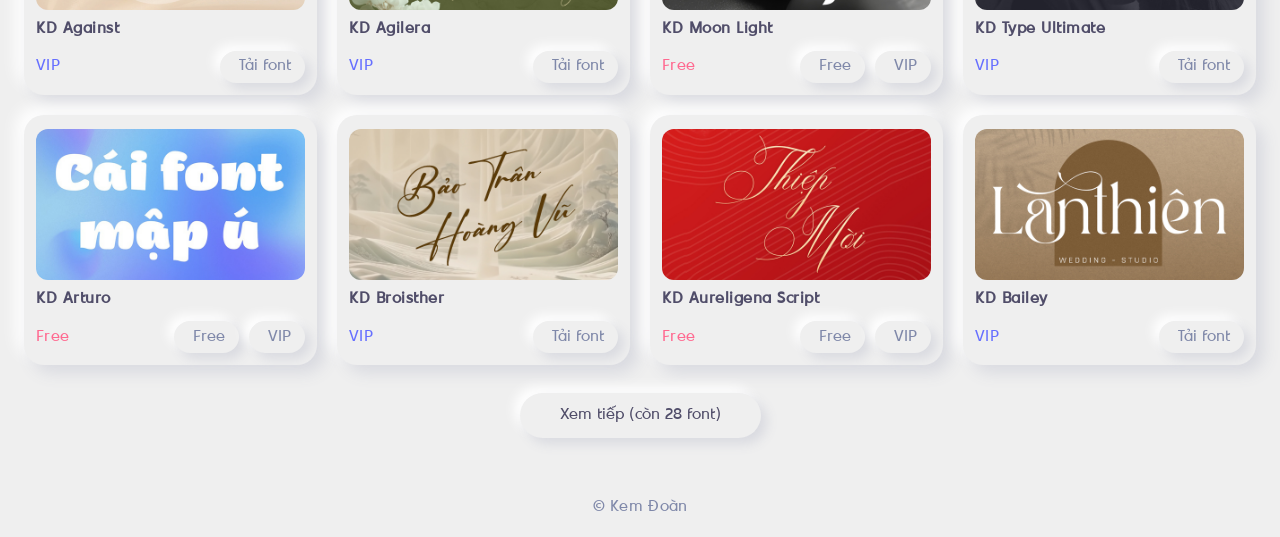
==== commit 9d5def82: "Update index.html" ====
--- a/index.html
+++ b/index.html
@@ -55,7 +55,7 @@
         </button>
         <a href="/font/bang-gia-dich-vu.html" class="btn-nm">
           <i class="ri-price-tag-3-line"></i>
-          Bảng giá & Liên hệ
+          Dịch vụ & Liên hệ
         </a>
        
       </div>
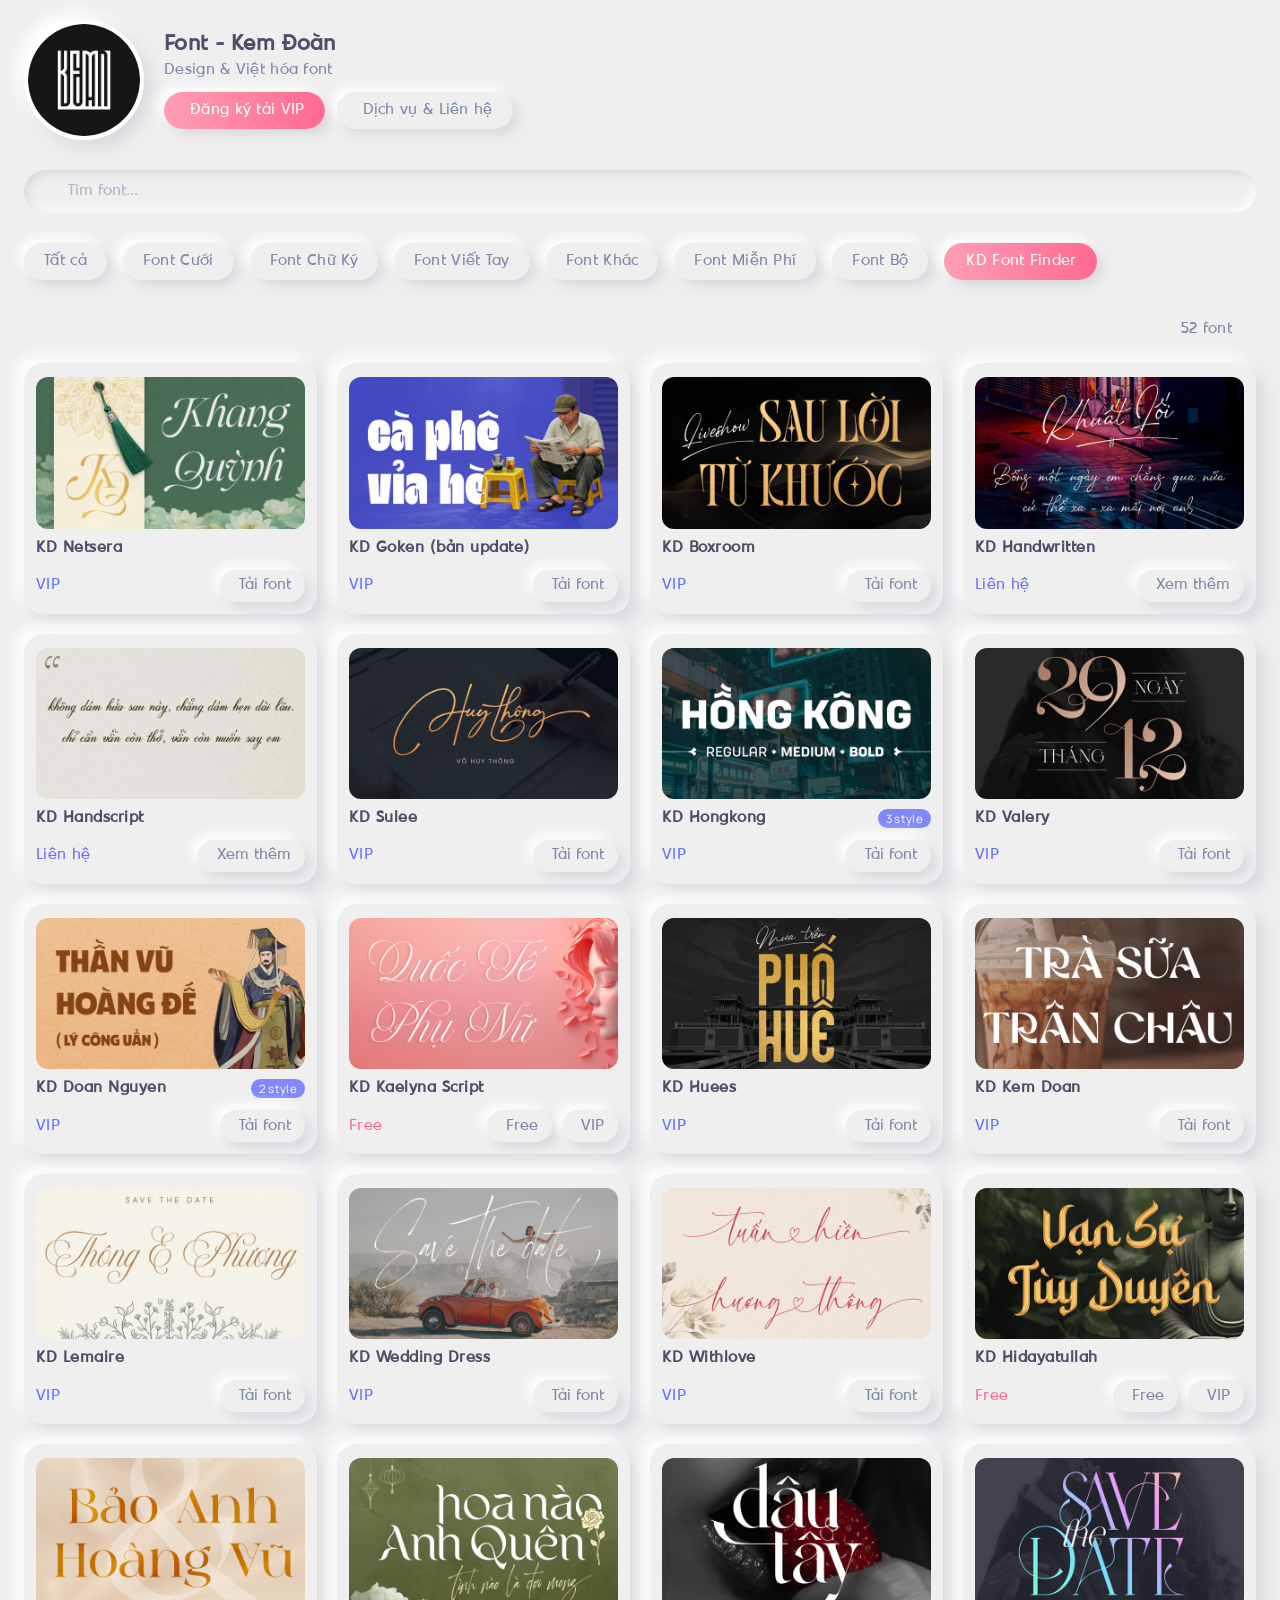
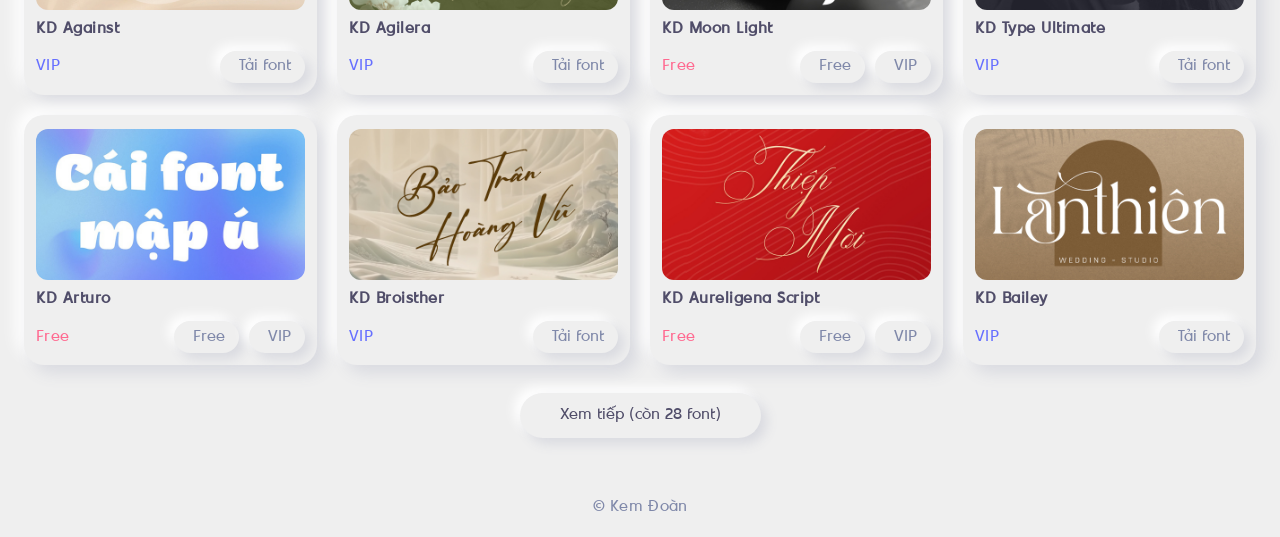
==== commit 1257721f: "Update index.html" ====
--- a/index.html
+++ b/index.html
@@ -73,7 +73,7 @@
   </div>
 
   <div class="filter-bar">
-    <button class="chip active" onclick="setChip(this,'all')"><i class="ri-list-check"></i> Tất cả</button>
+    <button class="chip" onclick="setChip(this,'all')"><i class="ri-list-check"></i> Tất cả</button>
     <button class="chip" onclick="setChip(this,'cuoi')"><i class="ri-hearts-fill"></i> Font Cưới</button>
     <button class="chip" onclick="setChip(this,'chuky')"><i class="ri-sketching"></i> Font Chữ Ký</button>
     <button class="chip" onclick="setChip(this,'viettay')"><i class="ri-pen-nib-fill"></i> Font Viết Tay</button>
@@ -148,8 +148,11 @@
 <!-- MAIN -->
 <div class="main" id="main">
   <div class="count-row">
-    <span class="vip-note" id="vipNote" style="display:none">
+    <span class="note" id="vipNote" style="display:none">
       * Thư mục dành riêng cho những bạn đang sử dụng Ứng dụng tìm font KD Font Finder.
+    </span>
+    <span class="note" id="freeNote" style="display:none">
+      * Tài khoản VIP nhấn <strong style="color: #666fff;"><i class="ri-download-cloud-2-line"></i> VIP</strong> để tải nhanh.
     </span>
     <div class="count-label" id="countLabel"></div>
   </div>
@@ -170,10 +173,6 @@
       <button class="slide-arrow slide-arrow-right" onclick="changeSlide(1)"><i class="ri-arrow-right-s-line"></i></button>
     </div>
     <div class="slide-dots" id="slideDots"></div>
-    <!--<a id="slideContact" href="http://zalo.me/0559970246" class="kd-finder-btn" target="_blank" rel="noopener">
-      <svg xmlns="http://www.w3.org/2000/svg" width="16" height="16" viewBox="0 0 24 24" fill="currentColor"><path d="M7.29117 20.8242L2 22L3.17581 16.7088C2.42544 15.3056 2 13.7025 2 12C2 6.47715 6.47715 2 12 2C17.5228 2 22 6.47715 22 12C22 17.5228 17.5228 22 12 22C10.2975 22 8.6944 21.5746 7.29117 20.8242Z"/></svg>
-      Mua font
-    </a> -->
   </div>
 </div>
   </div>
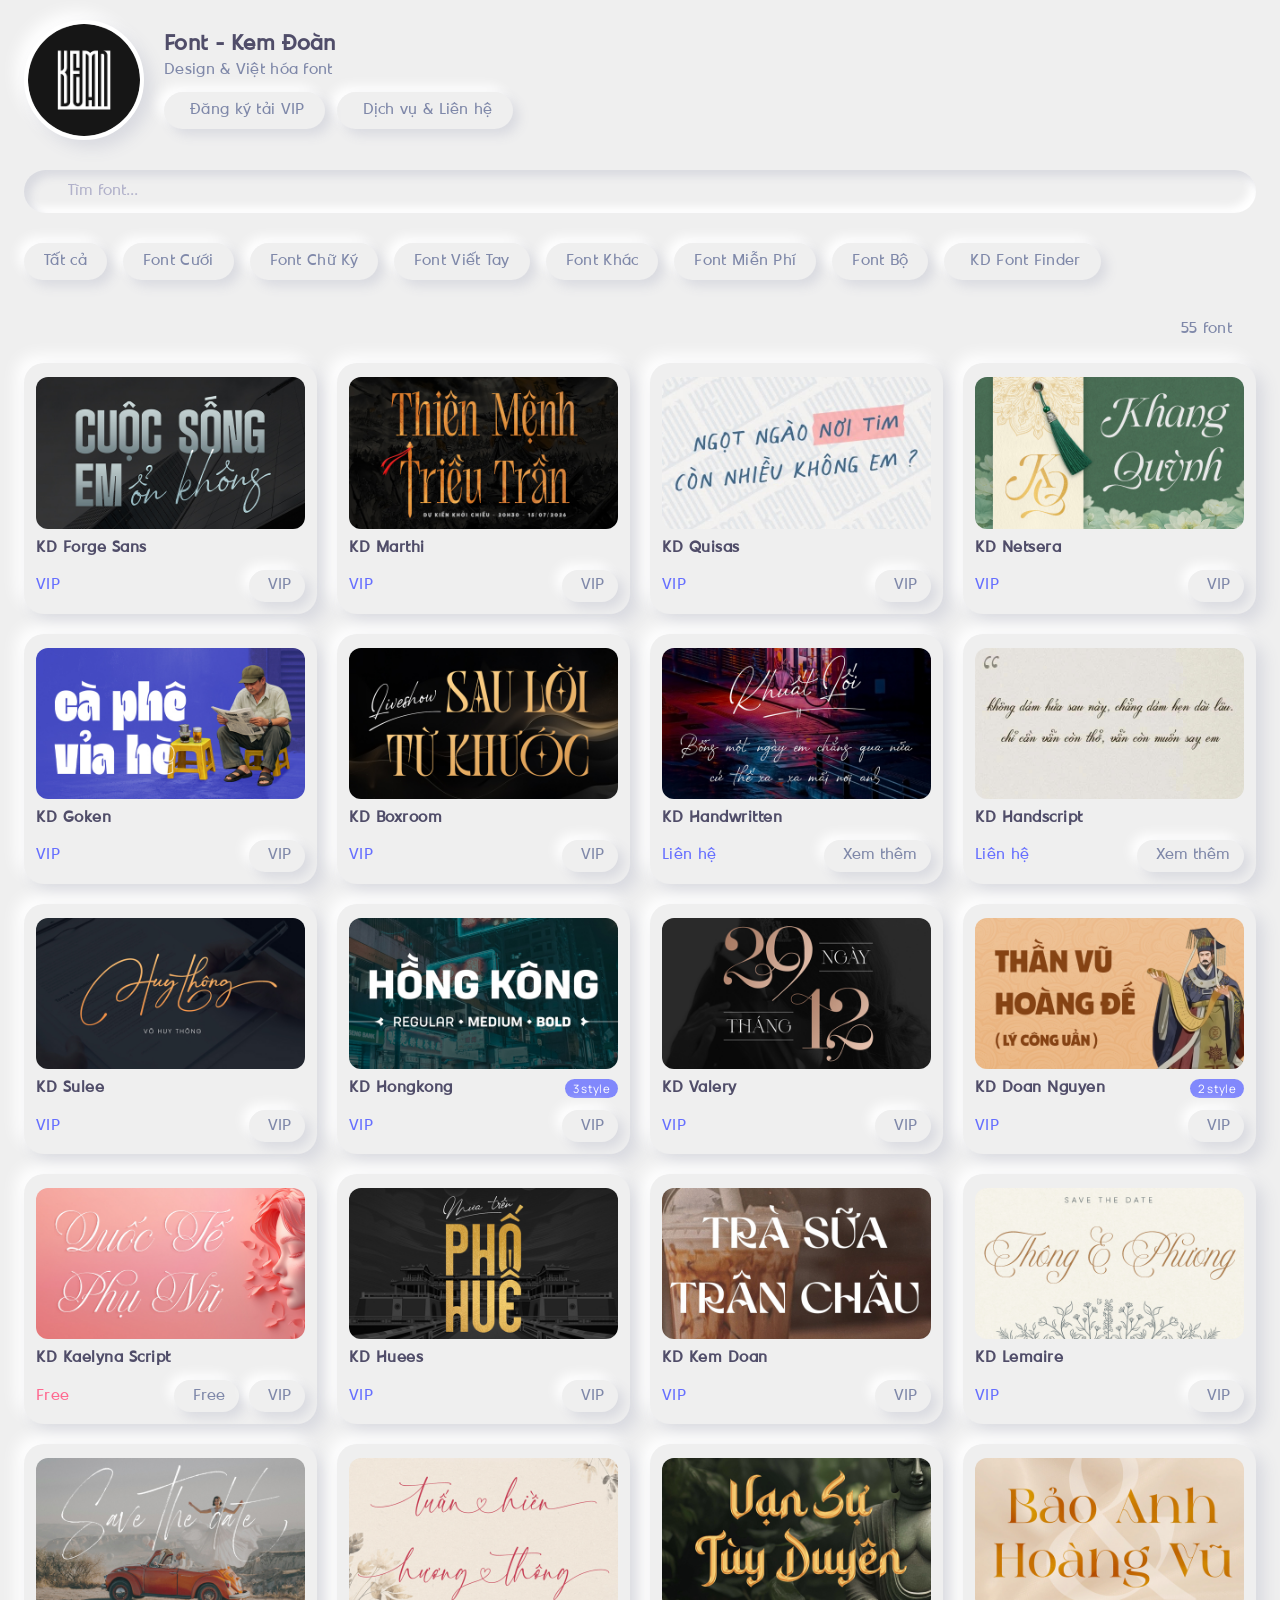
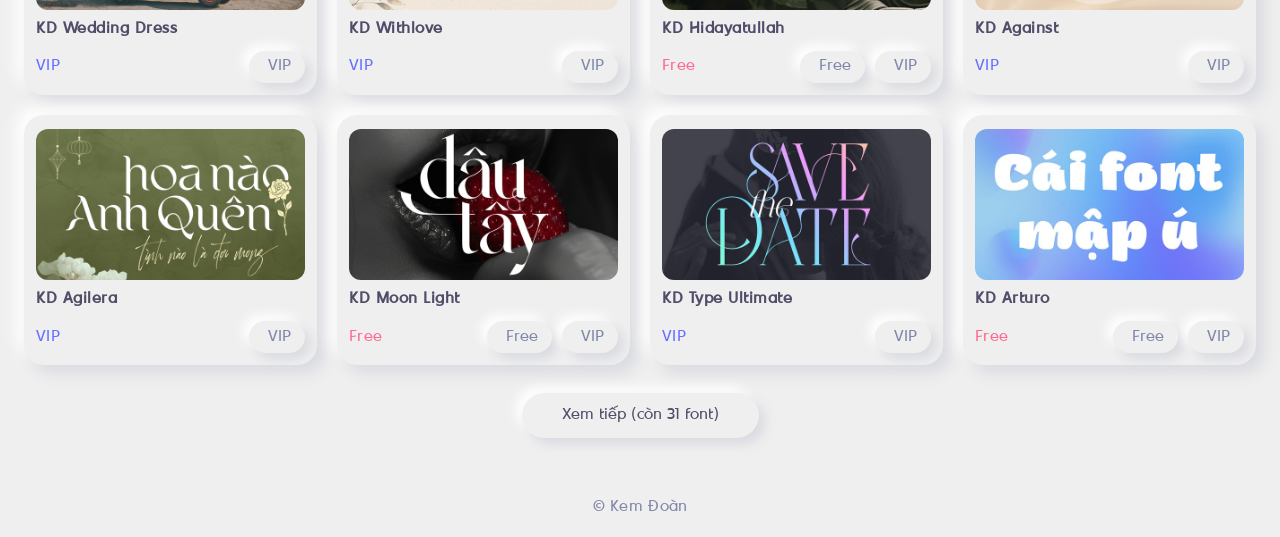
==== commit b9503287: "Update index.html" ====
--- a/index.html
+++ b/index.html
@@ -50,8 +50,10 @@
       <p>Design & Việt hóa font</p>
       <div class="contact-row">
         <button class="btn-nm btn-vip" onclick="openVipModal()">
-          <i class="ri-vip-crown-line"></i>
-          Đăng ký tải VIP
+          <span>
+            <i class="ri-vip-crown-line"></i>
+            Đăng ký tải VIP
+          </span>
         </button>
         <a href="/font/bang-gia-dich-vu.html" class="btn-nm">
           <i class="ri-price-tag-3-line"></i>
@@ -80,7 +82,7 @@
     <button class="chip" onclick="setChip(this,'khac')"><i class="ri-brush-fill"></i> Font Khác</button>
     <button class="chip" onclick="setChip(this,'mienphi')"><i class="ri-pencil-fill"></i> Font Miễn Phí</button>
     <button class="chip" onclick="setChip(this,'kdvip')"><i class="ri-stack-fill"></i> Font Bộ</button>
-    <button class="chip chip-finder" onclick="openFontFinder()"><i class="ri-fire-fill"></i> KD Font Finder</button>
+    <button class="chip btn-vip" onclick="openFontFinder()"><span><i class="ri-fire-fill"></i> KD Font Finder</span></button>
   </div>
 </div>
 
--- a/style.css
+++ b/style.css
@@ -30,8 +30,8 @@
       6px 6px 12px #d9dae0,
       -6px -6px 12px #fff;
   --active-btn:
-      inset 4px 4px 8px #d9dae0,
-      inset -4px -4px 8px #fff;
+      inset 6px 6px 8px #d9dae0,
+      inset -6px -6px 8px #fff;
   --bluegradient: linear-gradient(90deg, #9994ff, #666fff);
   --yellowgradient: linear-gradient(90deg, #ffde68, #ffb179);
   --greengradient: linear-gradient(90deg, #67ffeb, #4ad8e8);
@@ -54,7 +54,6 @@
 /* ── HEADER ── */
 .header {
   top: 0;
-  background: var(--bg);
   padding: 20px 24px 20px;
 }
 
@@ -120,11 +119,10 @@
 }
 
 .btn-nm:hover {
-  background: var(--bluegradient);
-  color: #fff;
-  box-shadow: var(--box-shadow);
-}
-
+  box-shadow: var(--active-btn);
+  background: transparent;
+  color: var(--text-muted);
+}
 
 .btn-zalo {
   color: var(--text-muted);
@@ -157,8 +155,13 @@
   -webkit-appearance: none;
 }
 
-.search-box::placeholder { color: #b1b1ca; }
-.search-box:focus { outline: none; }
+.search-box::placeholder {
+  color: #b1b1ca;
+}
+
+.search-box:focus {
+  outline: none;
+}
 
 .search-icon-left {
   position: absolute;
@@ -194,8 +197,13 @@
   transition: color 0.15s;
 }
 
-.search-clear:hover { color: var(--text); }
-.search-clear.visible { display: flex; }
+.search-clear:hover {
+  color: var(--text);
+}
+
+.search-clear.visible {
+  display: flex;
+}
 
 /* ── FILTER ── */
 .filter-bar {
@@ -228,8 +236,9 @@
 }
 
 .chip:hover {
-  background: var(--bluegradient);
-  color: #fff;
+  box-shadow: var(--active-btn);
+  background: transparent;
+  color: var(--text-muted);
 }
 
 /* ── MAIN ── */
@@ -319,20 +328,17 @@
 .action-btn.buy {
    color: var(--text-muted);
 }
+
 .action-btn.dl  {
    color: var(--text-muted);
 }
 
 .action-btn.buy:hover {
-  background: var(--bluegradient);
-  color: #fff;
-  box-shadow: var(--box-shadow);
+  box-shadow: var(--active-btn);
 }
 
 .action-btn.dl:hover {
-  background: var(--pinkgradient);
-  color: #fff;
-  box-shadow: var(--box-shadow);
+  box-shadow: var(--active-btn);
 }
 
 .action-btn {
@@ -459,15 +465,6 @@
   align-items: center;
   z-index: 9999;
 }
-/* ── KD FONT FINDER CHIP ── */
-.chip-finder {
-  background: var(--pinkgradient);
-  color: #fff;
-  box-shadow: var(--box-shadow-btn);
-  display: flex;
-  align-items: center;
-  gap: 2px;
-}
 
 /* ── KD FONT FINDER MODAL ── */
 .kd-modal-overlay {
@@ -587,6 +584,7 @@
   font-size: 1rem;
   color: var(--text);
 }
+
 .kd-finder-features li svg {
   color: var(--green);
   flex-shrink: 0;
@@ -599,17 +597,17 @@
   margin-top: 8px;
   padding: 10px 22px;
   border-radius: 50px;
-  background: var(--pinkgradient);
-  color: #fff;
   font-family: 'KD Web Font', sans-serif;
   font-size: 1rem;
   text-decoration: none;
   align-self: flex-start;
+  color: var(--text-muted);
   box-shadow: var(--box-shadow-btn);
   transition: opacity 0.15s;
 }
+
 .kd-finder-btn:hover {
-  background: var(--bluegradient);
+  box-shadow: var(--active-btn);
 }
 
 /* Right: video */
@@ -632,12 +630,14 @@
   background: #000;
   aspect-ratio: 16/9;
 }
+
 .kd-video-wrap video {
   width: 100%;
   height: 100%;
   display: block;
   object-fit: cover;
 }
+
 .kd-video-caption {
   display: flex;
   align-items: center;
@@ -646,6 +646,7 @@
   color: var(--text-muted);
   font-family: 'KD Web Font', sans-serif;
 }
+
 .kd-video-caption svg {
   color: var(--buy);
 }
@@ -706,7 +707,7 @@
   padding: 0 24px;
 }
 
-.vip-note {
+.note {
   font-family: 'Manrope';
   font-size: 0.87rem;
   color: var(--text-muted);
@@ -801,7 +802,7 @@
   box-shadow: var(--active-btn);
 }
 
-.slide-arrow-left { left: 8px; }
+.slide-arrow-left {left: 8px; }
 .slide-arrow-right { right: 8px; }
 
 .slide-dots {
@@ -814,18 +815,16 @@
   width: 8px;
   height: 8px;
   border-radius: 50%;
-  background: #ccc;
+  background: #b0b0b0;
   cursor: pointer;
   transition: background 0.2s;
 }
 
 .dot.active {
-  background: var(--primary, #666fff);
+  background: var(--primary, #666);
 }
 
 .btn-vip {
-  background: var(--pinkgradient);
-  color: white;
   border: none;
   cursor: pointer;
   font-size: 1rem;
@@ -834,6 +833,21 @@
   align-items: center;
   gap: 6px;
   letter-spacing: 0.3px;
+  overflow: hidden;
+  position: relative; /* quan trọng */
+}
+
+.btn-vip span {
+  display: inline-flex;
+  align-items: center;
+  gap: 6px;
+  white-space: nowrap;
+  animation: slide-rtl 2s ease-in-out infinite alternate;
+}
+
+@keyframes slide-rtl {
+  from { transform: translateX(20%); }
+  to   { transform: translateX(-20%); }
 }
 
 .vip-modal-body {
@@ -864,9 +878,7 @@
   gap: 16px;
 }
 
-.vip-payment {
-  flex: 1;
-}
+.vip-payment { flex: 1; }
 
 .vip-title {
   color: var(--buy);
@@ -1042,17 +1054,13 @@
 }
 
 .action-btn.dl:disabled {
-  background: var(--pinkgradient) !important;
-  color: #fff !important;
+  color: var(--free) !important;
   cursor: not-allowed;
-  opacity: 0.7;
 }
 
 .action-btn.buy:disabled {
-  background: var(--bluegradient) !important;
-  color: #fff !important;
+  color: var(--buy) !important;
   cursor: not-allowed;
-  opacity: 0.7;
 }
 
 /*thongbao*/
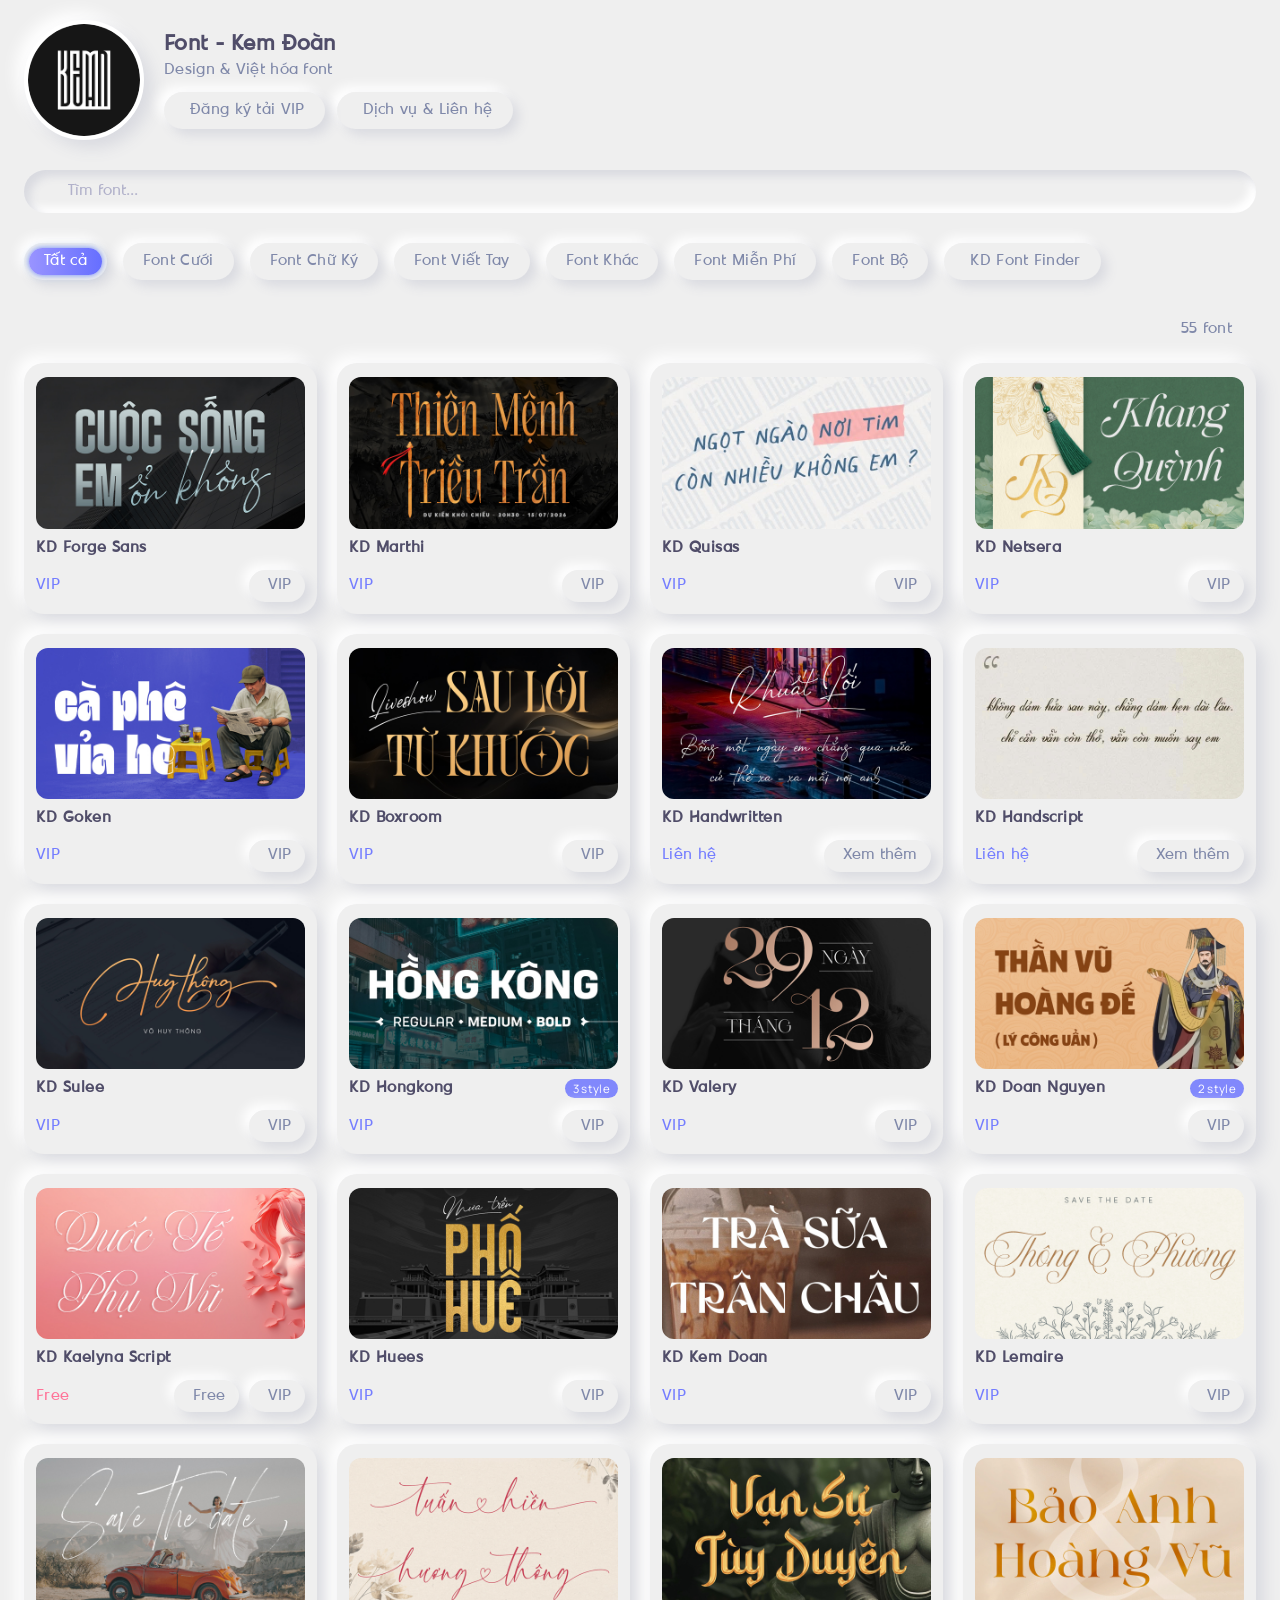
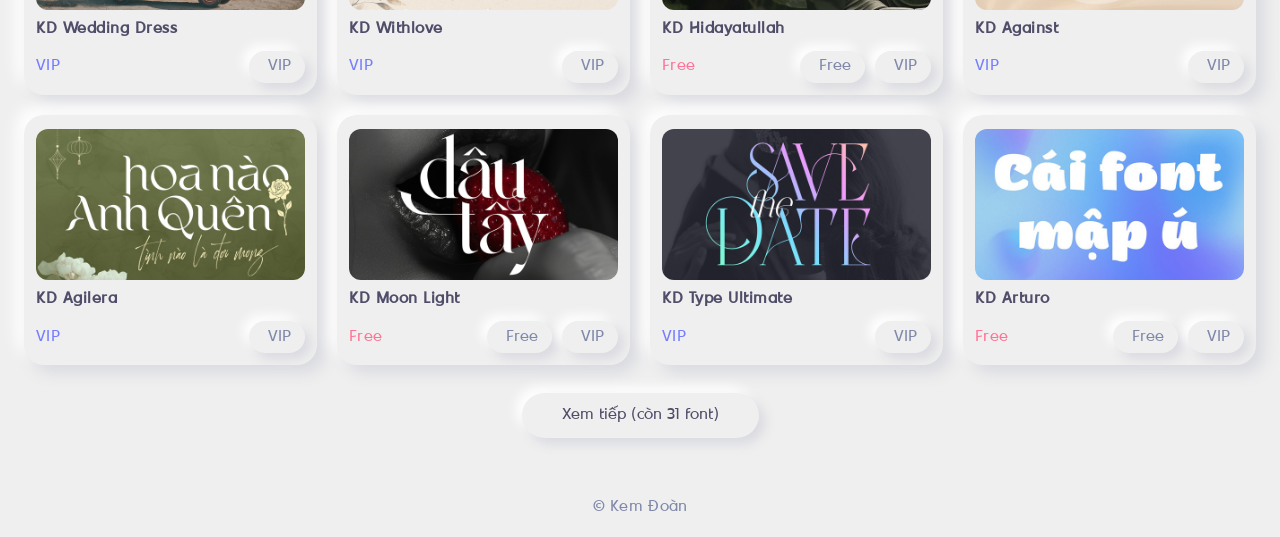
==== commit e8b56257: "Update index.html" ====
--- a/index.html
+++ b/index.html
@@ -75,7 +75,7 @@
   </div>
 
   <div class="filter-bar">
-    <button class="chip" onclick="setChip(this,'all')"><i class="ri-list-check"></i> Tất cả</button>
+    <button class="chip active" onclick="setChip(this,'all')"><i class="ri-list-check"></i> Tất cả</button>
     <button class="chip" onclick="setChip(this,'cuoi')"><i class="ri-hearts-fill"></i> Font Cưới</button>
     <button class="chip" onclick="setChip(this,'chuky')"><i class="ri-sketching"></i> Font Chữ Ký</button>
     <button class="chip" onclick="setChip(this,'viettay')"><i class="ri-pen-nib-fill"></i> Font Viết Tay</button>
--- a/style.css
+++ b/style.css
@@ -19,8 +19,8 @@
   --text-muted: #7f88a9;
   --accent: #584838;
   --green: #1fabb3;
-  --buy: #666fff;
-  --free: #ff6990;
+  --buy: #747dff;
+  --free: #ff7398;
   --box-shadow-img:
      8px 8px 16px #d9dae0;
   --box-shadow:
@@ -230,15 +230,30 @@
   letter-spacing: 0.3px;
 }
 
+.chip {
+  position: relative;
+  z-index: 0;
+}
+
 .chip.active {
+  color: #fff;
+}
+
+.chip.active::before {
+  content: "";
+  position: absolute;
+  inset: 5px;
   background: var(--bluegradient);
-  color: #fff;
+  border-radius: inherit;
+  z-index: -1;
+  box-shadow: 
+    0 0 4px rgba(116, 125, 255,0.7),
+    0 0 8px rgba(59, 130, 246, 0.4);
 }
 
 .chip:hover {
   box-shadow: var(--active-btn);
   background: transparent;
-  color: var(--text-muted);
 }
 
 /* ── MAIN ── */
